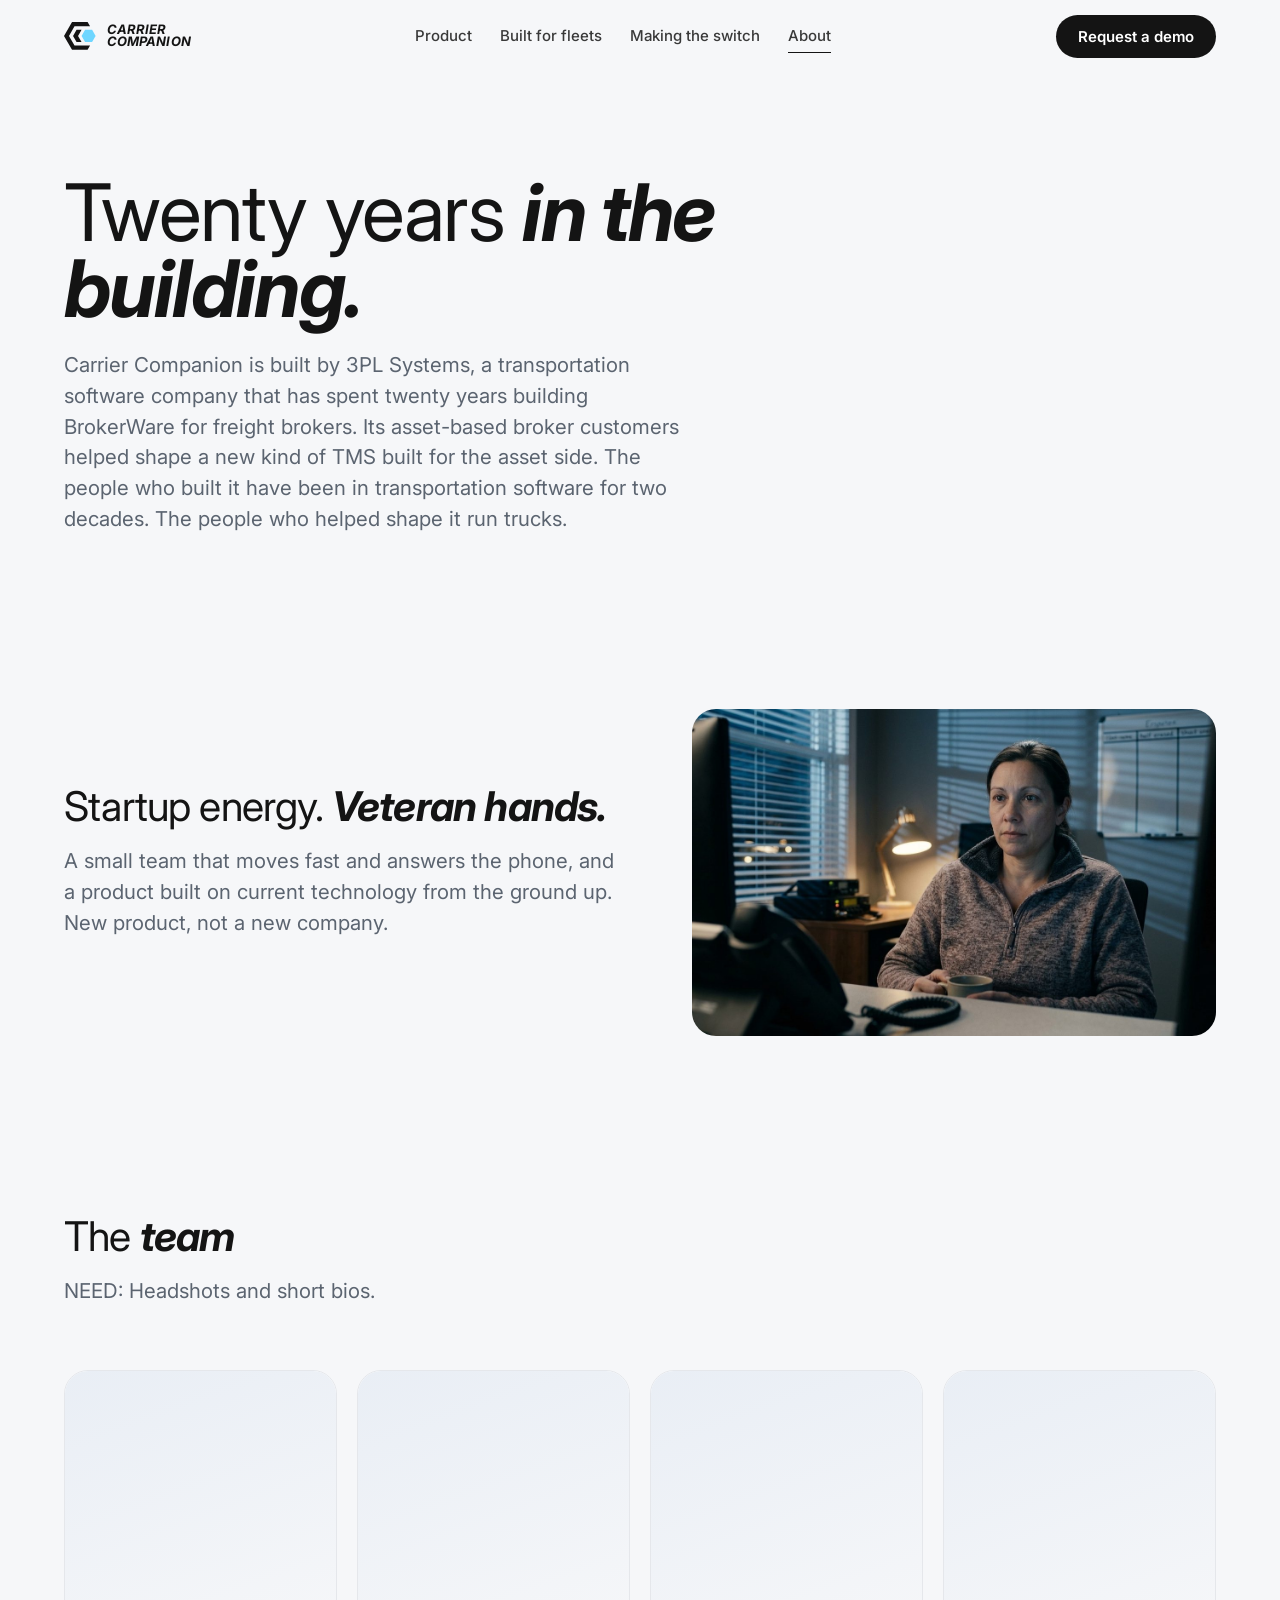
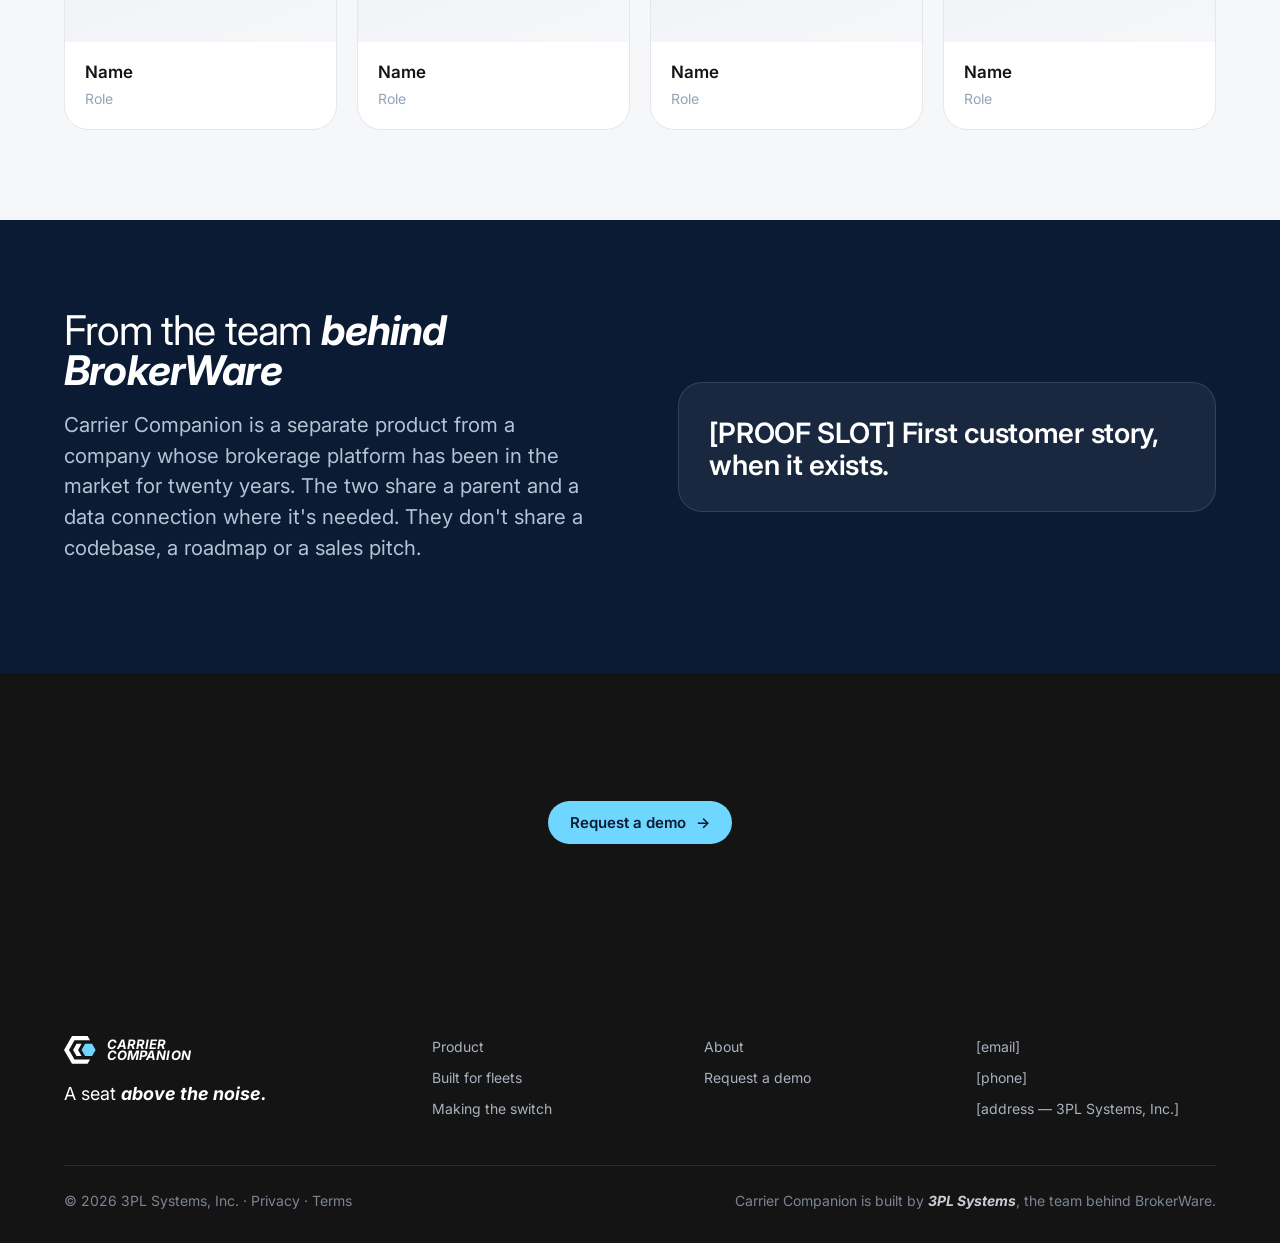
==== about.html @ 6a29fc92 "Align all page text with Website Copy V1 Co-Authored-By: Claude Fable 5.1 <noreply@anthropic.com>" ====
<!doctype html>
<html lang="en">
<head>
<meta charset="utf-8">
<meta name="viewport" content="width=device-width,initial-scale=1">
<title>About — Carrier Companion</title>
<meta name="description" content="Twenty years in the building. Carrier Companion is built by 3PL Systems, the team behind BrokerWare.">
<link rel="icon" href="/assets/mark.svg" type="image/svg+xml">
<link rel="preconnect" href="https://fonts.googleapis.com"><link rel="preconnect" href="https://fonts.gstatic.com" crossorigin>
<link href="https://fonts.googleapis.com/css2?family=Inter:ital,wght@0,400;0,500;0,600;0,700;1,700&display=swap" rel="stylesheet">
<link rel="stylesheet" href="/css/site.css">
<meta property="og:title" content="About — Carrier Companion"><meta property="og:description" content="Twenty years in the building. Carrier Companion is built by 3PL Systems, the team behind BrokerWare."><meta property="og:image" content="/assets/img/hero-valley.jpg">
</head>
<body>
<header class="nav">
  <div class="container nav-inner">
    <a class="brand" href="/" aria-label="Carrier Companion home"><svg class="mark" viewBox="0 0 28 24" fill="none" xmlns="http://www.w3.org/2000/svg" aria-hidden="true"><path d="M22.3516 20.1345H9.02244L4.2805 11.9224L9.02244 3.70652H22.3516L20.2133 0H6.88406L0 11.9224L6.88406 23.841H20.2133L22.3516 20.1345Z" fill="currentColor"/><path d="M18.0852 6.71826L15.084 11.9216L18.0852 17.1213H24.0914L27.0964 11.9216L24.0914 6.71826H18.0852Z" fill="#6ED6FF"/><path d="M12.9176 13.4147H12.9026L12.0398 11.9216L12.9026 10.4248H12.9176L15.056 6.71826H10.7643L7.75928 11.9216L10.7643 17.1213H15.056L12.9176 13.4147Z" fill="currentColor"/></svg><span class="wordmark">Carrier<br>Companion</span></a>
    <nav class="nav-links" aria-label="Primary">
      <a href="/product">Product</a>
      <a href="/built-for-fleets">Built for fleets</a>
      <a href="/switch">Making the switch</a>
      <a href="/about">About</a>
    </nav>
    <div class="nav-cta">
      <a class="btn btn-primary" href="/demo">Request a demo</a>
      <button class="nav-toggle" aria-label="Menu" aria-expanded="false"><span></span><span></span><span></span></button>
    </div>
  </div>
</header>
<main>

<section class="page-hero">
  <div class="container">
<h1>Twenty years <em>in the building.</em></h1>
    <p class="lede">Carrier Companion is built by 3PL Systems, a transportation software company that has spent twenty years building BrokerWare for freight brokers. Its asset-based broker customers helped shape a new kind of TMS built for the asset side. The people who built it have been in transportation software for two decades. The people who helped shape it run trucks.</p>
  </div>
</section>
<section class="section-tight"><div class="container split reveal">
  <div><h2 style="font-size:clamp(28px,3.2vw,44px)">Startup energy. <em>Veteran hands.</em></h2><p class="lede" style="margin-top:20px">A small team that moves fast and answers the phone, and a product built on current technology from the ground up. New product, not a new company.</p></div>
  <div class="media wide"><img src="/assets/img/dispatcher.jpg" alt="A dispatch coordinator at her desk before dawn"></div>
</div></section>
<section class="section-tight"><div class="container">
  <div class="section-head reveal"><h2 style="font-size:clamp(28px,3.2vw,44px)">The <em>team</em></h2><p class="lede">NEED: Headshots and short bios.</p></div>
  <div class="team reveal">
    <div class="person"><div class="ph"></div><div class="b"><b>Name</b><span>Role</span></div></div>
    <div class="person"><div class="ph"></div><div class="b"><b>Name</b><span>Role</span></div></div>
    <div class="person"><div class="ph"></div><div class="b"><b>Name</b><span>Role</span></div></div>
    <div class="person"><div class="ph"></div><div class="b"><b>Name</b><span>Role</span></div></div>
  </div>
</div></section>
<section class="section-tight navy"><div class="container lineage reveal">
  <div><h2 style="font-size:clamp(28px,3.2vw,44px)">From the team <em>behind BrokerWare</em></h2><p class="lede" style="margin-top:20px">Carrier Companion is a separate product from a company whose brokerage platform has been in the market for twenty years. The two share a parent and a data connection where it's needed. They don't share a codebase, a roadmap or a sales pitch.</p></div>
  <div class="card" style="background:rgba(255,255,255,.06);border-color:rgba(255,255,255,.12)">
<h3 style="color:#fff">[PROOF SLOT] First customer story, when it exists.</h3></div>
</div></section>
<section class="band dark">
  <div class="container reveal">
    <a class="btn btn-sky" href="/demo">Request a demo <span class="arrow">→</span></a>
  </div>
</section>

</main>
<footer class="footer">
  <div class="container">
    <div class="footer-grid">
      <div>
        <a class="brand" href="/" aria-label="Carrier Companion home"><svg class="mark" viewBox="0 0 28 24" fill="none" xmlns="http://www.w3.org/2000/svg" aria-hidden="true"><path d="M22.3516 20.1345H9.02244L4.2805 11.9224L9.02244 3.70652H22.3516L20.2133 0H6.88406L0 11.9224L6.88406 23.841H20.2133L22.3516 20.1345Z" fill="currentColor"/><path d="M18.0852 6.71826L15.084 11.9216L18.0852 17.1213H24.0914L27.0964 11.9216L24.0914 6.71826H18.0852Z" fill="#6ED6FF"/><path d="M12.9176 13.4147H12.9026L12.0398 11.9216L12.9026 10.4248H12.9176L15.056 6.71826H10.7643L7.75928 11.9216L10.7643 17.1213H15.056L12.9176 13.4147Z" fill="currentColor"/></svg><span class="wordmark">Carrier<br>Companion</span></a>
        <p class="tag">A seat <em>above the noise.</em></p>
      </div>
      <div>
        <ul><li><a href="/product">Product</a></li><li><a href="/built-for-fleets">Built for fleets</a></li><li><a href="/switch">Making the switch</a></li></ul>
      </div>
      <div>
        <ul><li><a href="/about">About</a></li><li><a href="/demo">Request a demo</a></li></ul>
      </div>
      <div>
        <ul><li>[email]</li><li>[phone]</li><li>[address — 3PL Systems, Inc.]</li></ul>
      </div>
    </div>
    <div class="footer-bottom">
      <div>© 2026 3PL Systems, Inc. · <a href="#">Privacy</a> · <a href="#">Terms</a></div>
      <div class="hallmark">Carrier Companion is built by <b>3PL Systems</b>, the team behind BrokerWare.</div>
    </div>
  </div>
</footer>
<script src="/js/site.js"></script>
</body>
</html>
---- css/site.css ----
/* Carrier Companion — site styles. Built by hand at Champion Digital Media. */
:root{
  --ink:#141414; --navy:#0b1b33; --navy-2:#10243f; --sky:#6ed6ff; --sky-deep:#38bdf8; --ice:#dff3ff;
  --paper:#f6f7f9; --white:#ffffff; --line:#e5e7eb; --mute:#94a3b8; --text:#393939; --text-2:#5b6470;
  --radius:16px; --radius-lg:24px; --max:1200px; --gutter:24px;
  --font:"Inter",-apple-system,BlinkMacSystemFont,"Segoe UI",Roboto,Helvetica,Arial,sans-serif;
  --shadow-card:0 1px 2px rgba(11,27,51,.06),0 24px 48px -24px rgba(11,27,51,.25);
  --shadow-glass:0 1px 0 rgba(255,255,255,.6) inset,0 20px 50px -20px rgba(11,27,51,.35);
}
*{box-sizing:border-box}
html{scroll-behavior:smooth;-webkit-text-size-adjust:100%}
body{margin:0;font-family:var(--font);color:var(--text);background:var(--paper);line-height:1.5;font-size:17px;-webkit-font-smoothing:antialiased}
img{max-width:100%;display:block}
a{color:inherit;text-decoration:none}
::selection{background:var(--sky);color:var(--navy)}
.container{max-width:var(--max);margin:0 auto;padding:0 var(--gutter)}
.sr-only{position:absolute;width:1px;height:1px;overflow:hidden;clip:rect(0 0 0 0)}

/* Type */
h1,h2,h3,h4{margin:0;font-weight:400;letter-spacing:-.02em;color:var(--ink)}
h1{font-size:clamp(44px,6.2vw,92px);line-height:.95}
h2{font-size:clamp(34px,4.4vw,64px);line-height:.98}
h3{font-size:clamp(22px,2.2vw,28px);line-height:1.15;font-weight:600;letter-spacing:-.01em}
h1 em,h2 em,h3 em,.em{font-style:italic;font-weight:700}
.eyebrow{display:inline-block;font-size:12px;font-weight:600;letter-spacing:.14em;text-transform:uppercase;color:var(--sky-deep);margin-bottom:20px}
.lede{font-size:clamp(18px,1.6vw,22px);line-height:1.5;color:var(--text-2);max-width:640px}
p{margin:0 0 1em}
.dark{background:var(--ink);color:#c9ced6}
.dark h1,.dark h2,.dark h3{color:var(--white)}
.dark .lede,.dark p{color:#aab2bd}
.dark .eyebrow{color:var(--sky)}
.navy{background:var(--navy);color:#c9d3e2}
.navy h1,.navy h2,.navy h3{color:var(--white)}
.navy .lede,.navy p{color:#b6c2d3}
.navy .eyebrow{color:var(--sky)}

/* Buttons */
.btn{display:inline-flex;align-items:center;gap:10px;padding:14px 22px;border-radius:999px;font-weight:600;font-size:15px;line-height:1;transition:transform .2s ease,background .2s ease,color .2s ease,box-shadow .2s ease;white-space:nowrap}
.btn:hover{transform:translateY(-1px)}
.btn-primary{background:var(--ink);color:var(--white)}
.btn-primary:hover{background:var(--navy)}
.btn-sky{background:var(--sky);color:var(--navy)}
.btn-sky:hover{background:#8ee0ff}
.btn-ghost{background:transparent;color:var(--ink);box-shadow:inset 0 0 0 1px var(--line)}
.btn-ghost:hover{box-shadow:inset 0 0 0 1px var(--ink)}
.dark .btn-ghost,.navy .btn-ghost{color:var(--white);box-shadow:inset 0 0 0 1px rgba(255,255,255,.25)}
.dark .btn-ghost:hover,.navy .btn-ghost:hover{box-shadow:inset 0 0 0 1px rgba(255,255,255,.7)}
.btn .arrow{transition:transform .2s ease}
.btn:hover .arrow{transform:translateX(3px)}
.link{font-weight:600;color:var(--ink);display:inline-flex;align-items:center;gap:8px}
.link:hover .arrow{transform:translateX(3px)}
.link .arrow{transition:transform .2s ease}
.dark .link,.navy .link{color:var(--white)}

/* Nav */
.nav{position:sticky;top:0;z-index:50;backdrop-filter:saturate(180%) blur(14px);-webkit-backdrop-filter:saturate(180%) blur(14px);background:rgba(246,247,249,.75);border-bottom:1px solid transparent;transition:border-color .3s ease,background .3s ease}
.nav.is-scrolled{border-bottom-color:var(--line)}
.nav-inner{display:flex;align-items:center;justify-content:space-between;height:72px;gap:24px}
.brand{display:flex;align-items:center;gap:10px;color:var(--ink)}
.brand svg{height:28px;width:auto}
.brand .wordmark{font-size:13px;font-weight:700;font-style:italic;line-height:.92;letter-spacing:.01em;text-transform:uppercase}
.nav-links{display:flex;gap:28px;align-items:center;font-size:15px;font-weight:500;color:var(--text)}
.nav-links a{position:relative;padding:6px 0}
.nav-links a::after{content:"";position:absolute;left:0;right:0;bottom:0;height:1.5px;background:var(--ink);transform:scaleX(0);transform-origin:left;transition:transform .25s ease}
.nav-links a:hover::after,.nav-links a[aria-current="page"]::after{transform:scaleX(1)}
.nav-cta{display:flex;align-items:center;gap:12px}
.nav-toggle{display:none;background:none;border:0;padding:8px;cursor:pointer}
.nav-toggle span{display:block;width:22px;height:2px;background:var(--ink);margin:5px 0;transition:transform .25s ease,opacity .25s ease}
@media (max-width:900px){
  .nav-links{display:none;position:absolute;left:0;right:0;top:72px;background:var(--paper);flex-direction:column;align-items:flex-start;padding:16px 24px 24px;gap:6px;border-bottom:1px solid var(--line)}
  .nav-links a{font-size:18px;padding:10px 0}
  .nav.open .nav-links{display:flex}
  .nav-toggle{display:block}
  .nav.open .nav-toggle span:nth-child(1){transform:translateY(7px) rotate(45deg)}
  .nav.open .nav-toggle span:nth-child(2){opacity:0}
  .nav.open .nav-toggle span:nth-child(3){transform:translateY(-7px) rotate(-45deg)}
  .nav-cta .btn-ghost{display:none}
}

/* Sections */
.section{padding:clamp(72px,9vw,128px) 0}
.section-tight{padding:clamp(56px,7vw,96px) 0}
.section-head{max-width:820px;margin-bottom:clamp(40px,5vw,64px)}
.section-head .lede{margin-top:20px}
.split{display:grid;grid-template-columns:1.05fr 1fr;gap:clamp(32px,6vw,96px);align-items:center}
.split.reverse{grid-template-columns:1fr 1.05fr}
.split.reverse .media{order:-1}
@media (max-width:900px){.split,.split.reverse{grid-template-columns:1fr}.split.reverse .media{order:0}}
.media{position:relative}
.media img{width:100%;height:auto;border-radius:var(--radius-lg);object-fit:cover}
.media.tall img{aspect-ratio:4/5}
.media.wide img{aspect-ratio:16/10}
.media .photo-caption{position:absolute;left:20px;bottom:18px;font-size:12px;letter-spacing:.1em;text-transform:uppercase;color:rgba(255,255,255,.85);font-weight:600}

/* Hero */
.hero{padding:clamp(48px,7vw,96px) 0 0;overflow:hidden;position:relative}
.hero-grid{display:grid;grid-template-columns:1.1fr 1fr;gap:clamp(32px,5vw,72px);align-items:center}
@media (max-width:960px){.hero-grid{grid-template-columns:1fr}}
.hero h1{max-width:12ch}
.hero .lede{margin:28px 0 36px}
.hero-actions{display:flex;gap:14px;align-items:center;flex-wrap:wrap}
.hero-stage{position:relative;aspect-ratio:1/1;min-width:0}
.hero-grid>*{min-width:0}
@media (min-width:961px){.hero-stage{min-height:420px}}
@media (max-width:640px){.hero-stage .g1{left:0;width:54%}.hero-stage .g2{right:0}.hero-stage .g3{display:none}.hero .lede{font-size:18px}}
.hero-stage .bg{position:absolute;inset:0;border-radius:var(--radius-lg);overflow:hidden}
.hero-stage .bg img{width:100%;height:100%;object-fit:cover}
.hero-stage .bg::after{content:"";position:absolute;inset:0;background:linear-gradient(180deg,rgba(11,27,51,0) 40%,rgba(11,27,51,.35) 100%)}
.glass{position:absolute;background:rgba(255,255,255,.86);backdrop-filter:blur(18px);-webkit-backdrop-filter:blur(18px);border:1px solid rgba(255,255,255,.7);border-radius:14px;box-shadow:var(--shadow-glass);overflow:hidden}
.glass img{display:block;width:100%;height:auto}
.glass.card{padding:16px 18px;min-width:220px}
.glass .k{font-size:11px;font-weight:600;letter-spacing:.12em;text-transform:uppercase;color:var(--mute);margin-bottom:6px}
.glass .v{font-size:17px;font-weight:600;color:var(--navy);letter-spacing:-.01em}
.glass .ok{font-size:11px;font-weight:700;letter-spacing:.08em;text-transform:uppercase;color:#1f9a58;margin-top:6px}
.glass .warn{font-size:11px;font-weight:700;letter-spacing:.08em;text-transform:uppercase;color:#d97a16;margin-top:6px}
.glass .s{font-size:13px;color:var(--text-2);margin-top:4px}
.hero-stage .g1{left:-6%;top:12%;width:44%}
.hero-stage .g2{right:-4%;top:30%}
.hero-stage .g3{left:14%;bottom:8%}
.float{animation:float 9s ease-in-out infinite}
.float.d2{animation-delay:-3s}
.float.d3{animation-delay:-6s}
@keyframes float{0%,100%{transform:translateY(0)}50%{transform:translateY(-8px)}}
@media (prefers-reduced-motion:reduce){.float{animation:none}}
.hero-strip{margin-top:clamp(48px,6vw,80px);border-top:1px solid var(--line);padding:22px 0;display:flex;gap:32px;justify-content:space-between;flex-wrap:wrap;font-size:13px;color:var(--mute);letter-spacing:.06em;text-transform:uppercase;font-weight:600}
.hero-strip span b{color:var(--ink);font-weight:600}

/* Cards */
.cards{display:grid;grid-template-columns:repeat(3,1fr);gap:20px}
.cards.two{grid-template-columns:repeat(2,1fr)}
@media (max-width:960px){.cards,.cards.two{grid-template-columns:1fr 1fr}}
@media (max-width:640px){.cards,.cards.two{grid-template-columns:1fr}}
.card{background:var(--white);border:1px solid var(--line);border-radius:var(--radius-lg);padding:30px;display:flex;flex-direction:column;gap:14px;transition:transform .25s ease,box-shadow .25s ease,border-color .25s ease}
.card:hover{transform:translateY(-3px);box-shadow:var(--shadow-card);border-color:#d5dae2}
.card .icon{width:44px;height:44px;border-radius:12px;background:var(--ice);display:grid;place-items:center;color:var(--navy)}
.card .icon svg{width:22px;height:22px}
.card h3{margin-top:4px}
.card p{margin:0;color:var(--text-2);font-size:16px}
.card.span-2{grid-column:span 2}
.card.visual{padding:0;overflow:hidden}
.card.visual .body{padding:30px}
.card.visual .shot{background:var(--ice);padding:28px 28px 0;overflow:hidden;max-height:260px}
.card.visual .shot img{border-radius:12px 12px 0 0;box-shadow:0 -1px 0 rgba(255,255,255,.7) inset,0 12px 30px -12px rgba(11,27,51,.35)}
.dark .card{background:#1b1c1e;border-color:#2a2b2e}
.dark .card p{color:#aab2bd}
.dark .card .icon{background:#0f2a44;color:var(--sky)}

/* Day timeline */
.timeline{display:grid;grid-template-columns:repeat(4,1fr);gap:24px;position:relative}
@media (max-width:960px){.timeline{grid-template-columns:1fr 1fr}}
@media (max-width:560px){.timeline{grid-template-columns:1fr}}
.tick{position:relative;padding-top:28px;border-top:1px solid rgba(255,255,255,.14)}
.tick::before{content:"";position:absolute;top:-5px;left:0;width:9px;height:9px;border-radius:50%;background:var(--sky);box-shadow:0 0 0 6px rgba(110,214,255,.14)}
.tick .t{font-family:var(--font);font-variant-numeric:tabular-nums;font-size:13px;font-weight:600;letter-spacing:.12em;color:var(--sky);margin-bottom:12px}
.tick p{font-size:17px;line-height:1.5;color:#c9ced6}
.tick p b{color:var(--white);font-weight:600}

/* Feature list (product page) */
.feature{display:grid;grid-template-columns:1fr 1fr;gap:clamp(32px,6vw,96px);align-items:center;padding:clamp(40px,5vw,72px) 0;border-top:1px solid var(--line)}
.feature:first-of-type{border-top:0}
.feature:nth-child(even) .media{order:-1}
@media (max-width:900px){.feature{grid-template-columns:1fr}.feature:nth-child(even) .media{order:0}}
.feature .media img{aspect-ratio:4/3;border-radius:var(--radius-lg)}
.feature .num{font-size:12px;font-weight:600;letter-spacing:.14em;color:var(--mute);margin-bottom:16px}
.feature h3{font-size:clamp(26px,2.8vw,36px);font-weight:400;letter-spacing:-.02em}
.feature h3 em{font-style:italic;font-weight:700}
.feature p{margin-top:16px;color:var(--text-2);font-size:17px;max-width:520px}

/* Statement band */
.band{padding:clamp(72px,10vw,140px) 0;text-align:center}
.band h2{max-width:16ch;margin:0 auto}
.band .lede{margin:24px auto 36px;max-width:520px}
.band .hallmark{margin-top:36px;font-size:12px;letter-spacing:.14em;text-transform:uppercase;color:var(--mute);font-weight:600}
.band .hallmark b{color:var(--white);font-style:italic}

/* FAQ */
.faq{max-width:820px}
.faq details{border-top:1px solid var(--line);padding:6px 0}
.faq details:last-child{border-bottom:1px solid var(--line)}
.faq summary{list-style:none;cursor:pointer;display:flex;justify-content:space-between;align-items:center;gap:24px;padding:20px 0;font-size:20px;font-weight:500;color:var(--ink);letter-spacing:-.01em}
.faq summary::-webkit-details-marker{display:none}
.faq summary .plus{width:28px;height:28px;border-radius:50%;border:1px solid var(--line);display:grid;place-items:center;flex:none;transition:transform .25s ease,background .25s ease}
.faq details[open] summary .plus{transform:rotate(45deg);background:var(--ink);color:var(--white);border-color:var(--ink)}
.faq .a{padding:0 0 22px;color:var(--text-2);font-size:17px;max-width:640px}

/* Quote/lineage */
.lineage{display:grid;grid-template-columns:1fr 1fr;gap:clamp(32px,6vw,96px);align-items:center}
@media (max-width:900px){.lineage{grid-template-columns:1fr}}
.stamp{display:inline-flex;align-items:center;gap:10px;padding:10px 16px;border-radius:999px;border:1px solid rgba(255,255,255,.18);font-size:12px;letter-spacing:.12em;text-transform:uppercase;font-weight:600;color:#c9d3e2}
.stamp b{color:var(--white);font-style:italic}

/* Footer */
.footer{background:var(--ink);color:#aab2bd;padding:64px 0 32px;font-size:14px}
.footer-grid{display:grid;grid-template-columns:1.4fr 1fr 1fr 1fr;gap:32px;padding-bottom:40px;border-bottom:1px solid #2a2b2e}
@media (max-width:800px){.footer-grid{grid-template-columns:1fr 1fr}}
@media (max-width:520px){.footer-grid{grid-template-columns:1fr}}
.footer .brand{color:var(--white)}
.footer .tag{margin-top:16px;color:var(--white);font-size:18px}
.footer .tag em{font-style:italic;font-weight:700}
.footer h4{color:var(--white);font-size:12px;letter-spacing:.14em;text-transform:uppercase;font-weight:600;margin-bottom:16px}
.footer ul{list-style:none;padding:0;margin:0;display:grid;gap:10px}
.footer a:hover{color:var(--white)}
.footer-bottom{display:flex;justify-content:space-between;gap:16px;flex-wrap:wrap;padding-top:24px;color:#7c8592}
.footer-bottom .hallmark b{color:#c9ced6;font-style:italic}

/* Page hero (secondary pages) */
.page-hero{padding:clamp(56px,8vw,112px) 0 clamp(40px,5vw,64px)}
.page-hero h1{max-width:14ch}
.page-hero .lede{margin-top:24px}

/* Form */
.form{display:grid;gap:18px;max-width:640px}
.form label{display:grid;gap:8px;font-size:14px;font-weight:600;color:var(--ink)}
.form input,.form select,.form textarea{font:inherit;font-size:16px;padding:14px 16px;border:1px solid var(--line);border-radius:12px;background:var(--white);color:var(--ink);transition:border-color .2s ease,box-shadow .2s ease}
.form input:focus,.form select:focus,.form textarea:focus{outline:0;border-color:var(--sky-deep);box-shadow:0 0 0 4px rgba(56,189,248,.18)}
.form .row{display:grid;grid-template-columns:1fr 1fr;gap:18px}
@media (max-width:560px){.form .row{grid-template-columns:1fr}}
.form .note{font-size:14px;color:var(--mute)}
.form-done{display:none;padding:32px;border-radius:var(--radius-lg);background:var(--white);border:1px solid var(--line)}
.form-done.show{display:block}

/* Reveal */
.reveal{opacity:0;transform:translateY(18px);transition:opacity .7s ease,transform .7s ease}
.reveal.in{opacity:1;transform:none}
@media (prefers-reduced-motion:reduce){.reveal{opacity:1;transform:none;transition:none}}

/* Two-panel image compare (built for fleets) */
.panels{display:grid;grid-template-columns:1fr 1fr;gap:20px}
@media (max-width:800px){.panels{grid-template-columns:1fr}}
.panel{position:relative;border-radius:var(--radius-lg);overflow:hidden;background:var(--white);border:1px solid var(--line);min-height:360px;display:flex;flex-direction:column}
.panel .art{flex:1;min-height:220px;background:var(--ice);display:grid;place-items:center;overflow:hidden}
.panel .art img{width:100%;height:100%;object-fit:cover}
.panel .body{padding:26px 28px}
.panel .body h3{font-size:20px}
.panel .body p{margin:8px 0 0;font-size:15px;color:var(--text-2)}
.panel.sync::after{content:"";position:absolute;left:50%;top:0;bottom:0;width:1px}
.thread{position:relative;height:2px;background:linear-gradient(90deg,transparent,var(--sky),transparent);margin:8px auto 0;width:60%}
.thread::after{content:"";position:absolute;left:50%;top:-4px;width:10px;height:10px;border-radius:50%;background:var(--sky);transform:translateX(-50%);box-shadow:0 0 0 6px rgba(110,214,255,.18)}

/* Team placeholder */
.team{display:grid;grid-template-columns:repeat(4,1fr);gap:20px}
@media (max-width:900px){.team{grid-template-columns:1fr 1fr}}
.person{background:var(--white);border:1px solid var(--line);border-radius:var(--radius-lg);overflow:hidden}
.person .ph{aspect-ratio:1/1;background:linear-gradient(160deg,#e9eef5,#f6f7f9)}
.person .b{padding:18px 20px}
.person .b b{display:block;color:var(--ink);font-weight:600}
.person .b span{font-size:14px;color:var(--mute)}
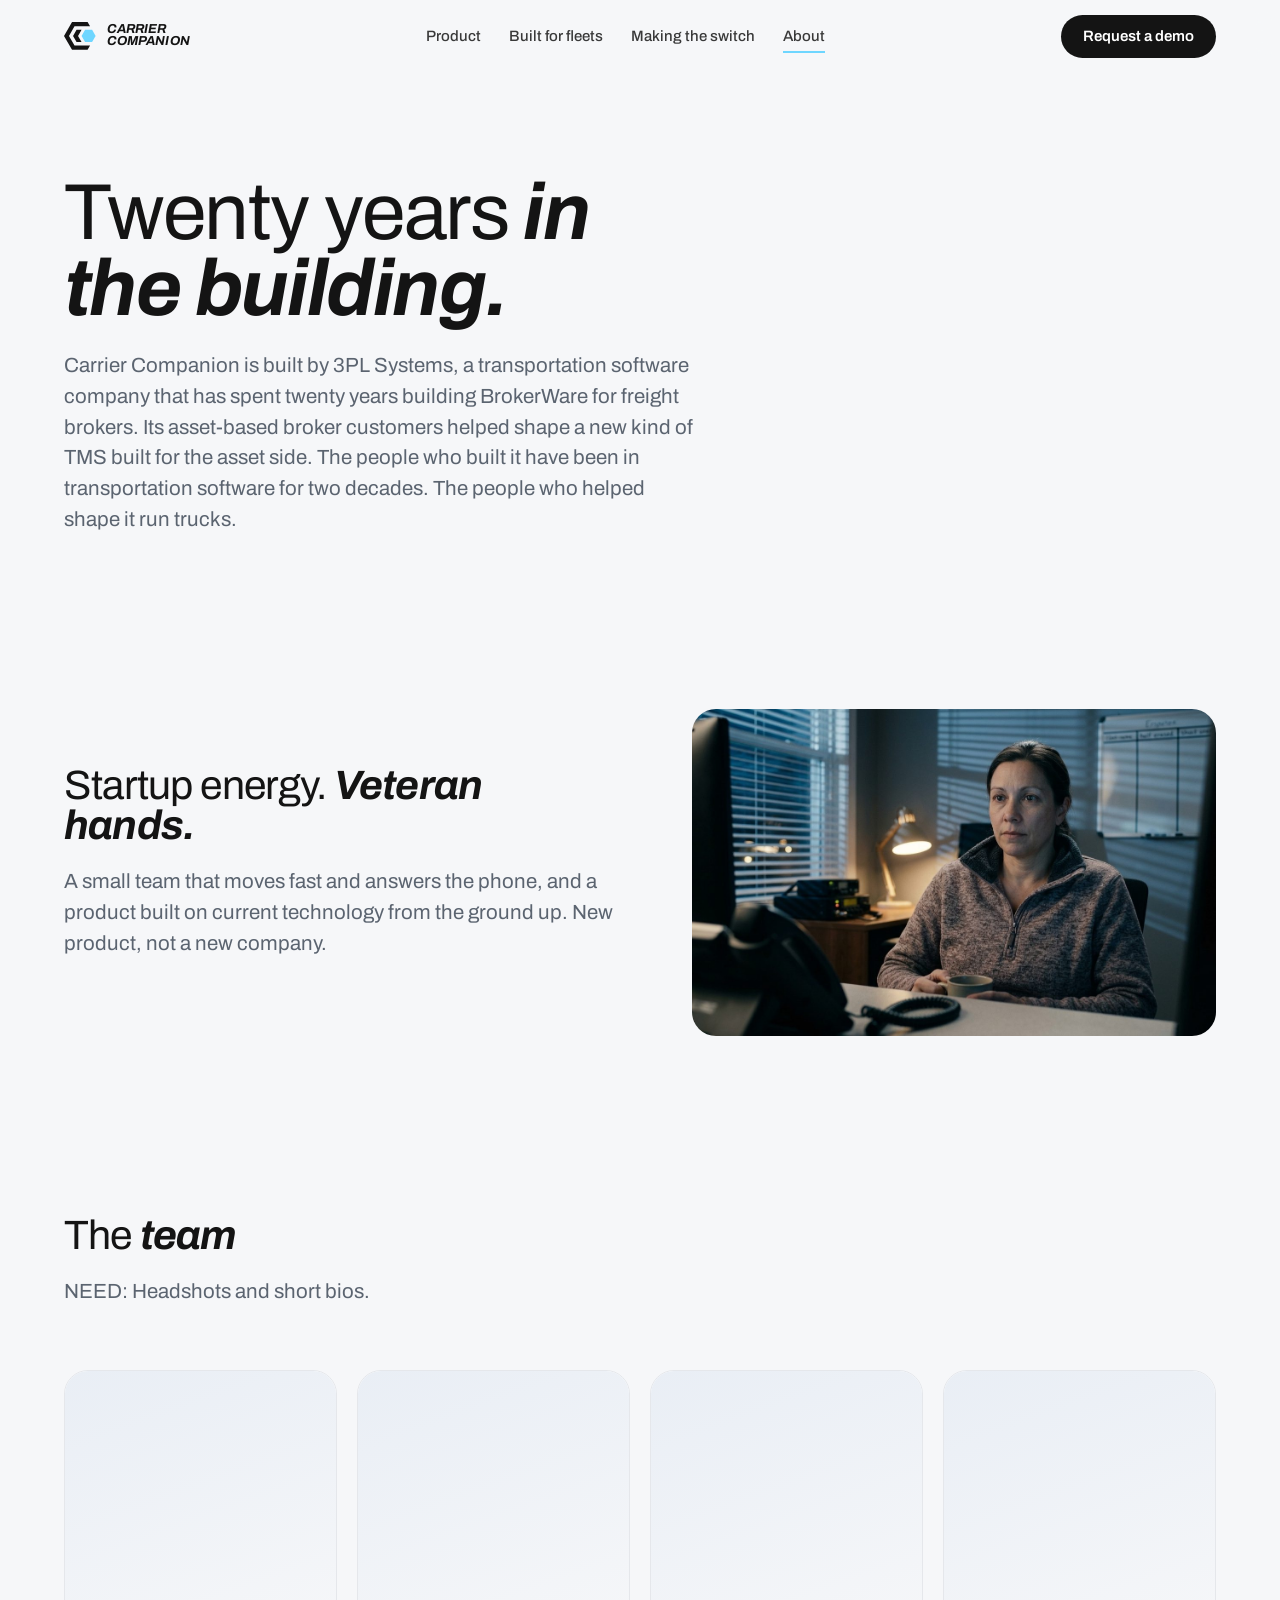
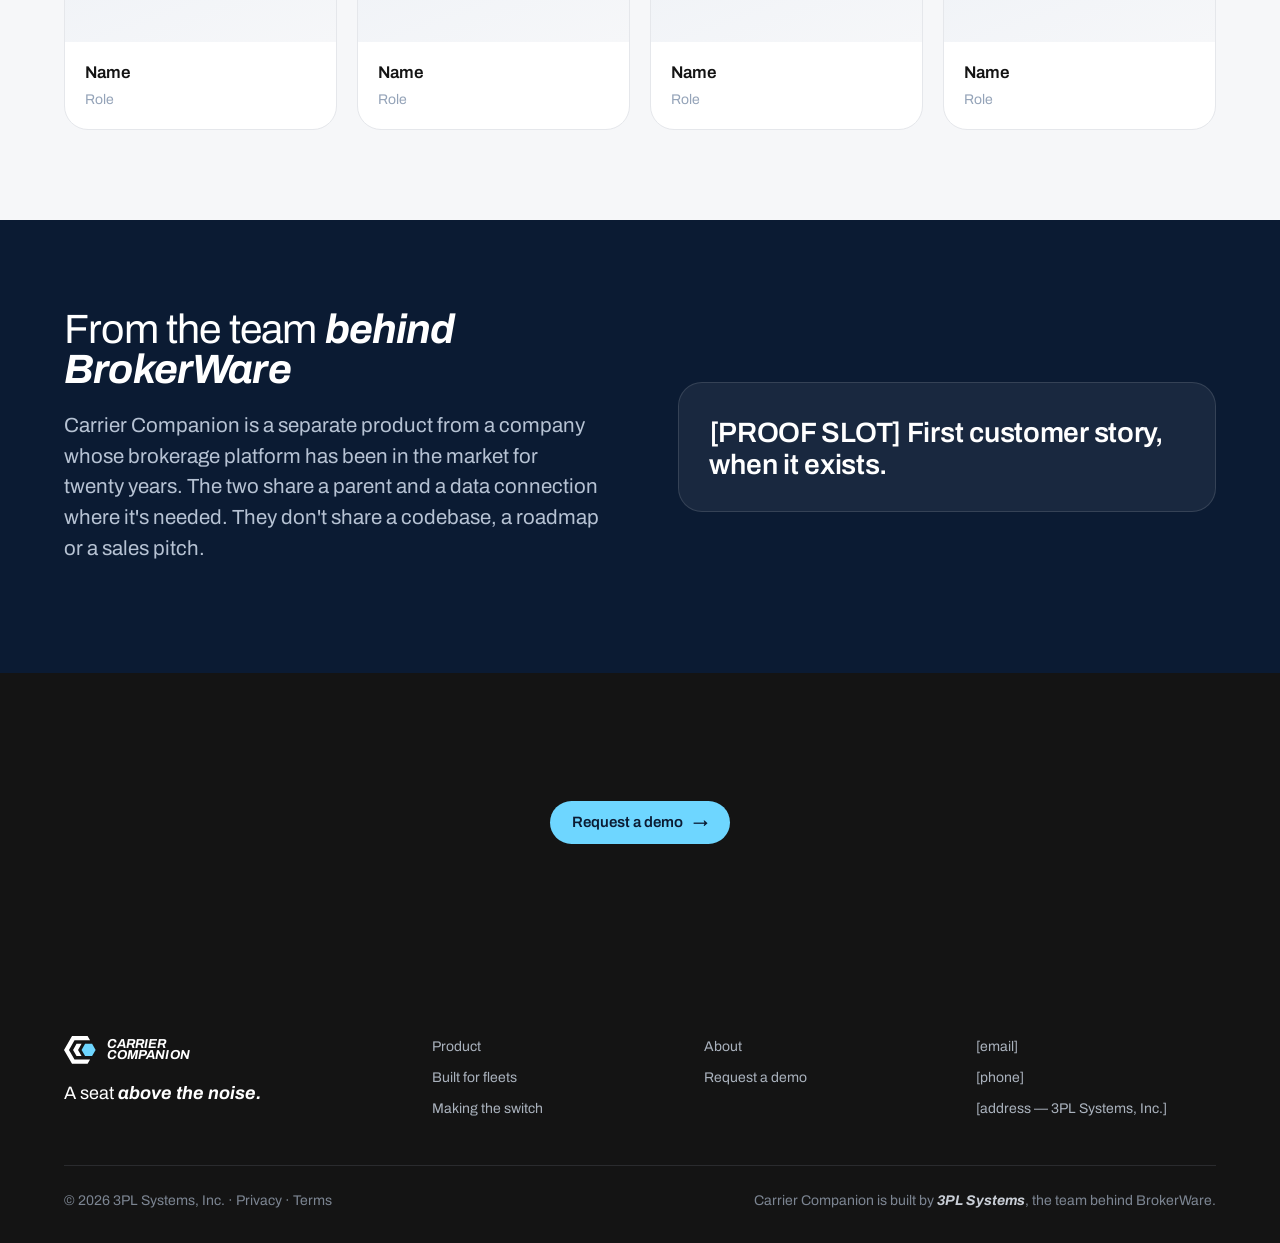
==== commit e216d84f: "Switch type to Archivo, sky blue on hover states Co-Authored-By: Claude Fable 5.1 <noreply@anthropic" ====
--- a/about.html
+++ b/about.html
@@ -7,7 +7,7 @@
 <meta name="description" content="Twenty years in the building. Carrier Companion is built by 3PL Systems, the team behind BrokerWare.">
 <link rel="icon" href="/assets/mark.svg" type="image/svg+xml">
 <link rel="preconnect" href="https://fonts.googleapis.com"><link rel="preconnect" href="https://fonts.gstatic.com" crossorigin>
-<link href="https://fonts.googleapis.com/css2?family=Inter:ital,wght@0,400;0,500;0,600;0,700;1,700&display=swap" rel="stylesheet">
+<link href="https://fonts.googleapis.com/css2?family=Archivo:ital,wght@0,400;0,500;0,600;0,700;1,600;1,700&display=swap" rel="stylesheet">
 <link rel="stylesheet" href="/css/site.css">
 <meta property="og:title" content="About — Carrier Companion"><meta property="og:description" content="Twenty years in the building. Carrier Companion is built by 3PL Systems, the team behind BrokerWare."><meta property="og:image" content="/assets/img/hero-valley.jpg">
 </head>
--- a/css/site.css
+++ b/css/site.css
@@ -3,7 +3,7 @@
   --ink:#141414; --navy:#0b1b33; --navy-2:#10243f; --sky:#6ed6ff; --sky-deep:#38bdf8; --ice:#dff3ff;
   --paper:#f6f7f9; --white:#ffffff; --line:#e5e7eb; --mute:#94a3b8; --text:#393939; --text-2:#5b6470;
   --radius:16px; --radius-lg:24px; --max:1200px; --gutter:24px;
-  --font:"Inter",-apple-system,BlinkMacSystemFont,"Segoe UI",Roboto,Helvetica,Arial,sans-serif;
+  --font:"Archivo","Inter",-apple-system,BlinkMacSystemFont,"Segoe UI",Roboto,Helvetica,Arial,sans-serif;
   --shadow-card:0 1px 2px rgba(11,27,51,.06),0 24px 48px -24px rgba(11,27,51,.25);
   --shadow-glass:0 1px 0 rgba(255,255,255,.6) inset,0 20px 50px -20px rgba(11,27,51,.35);
 }
@@ -38,16 +38,17 @@
 .btn{display:inline-flex;align-items:center;gap:10px;padding:14px 22px;border-radius:999px;font-weight:600;font-size:15px;line-height:1;transition:transform .2s ease,background .2s ease,color .2s ease,box-shadow .2s ease;white-space:nowrap}
 .btn:hover{transform:translateY(-1px)}
 .btn-primary{background:var(--ink);color:var(--white)}
-.btn-primary:hover{background:var(--navy)}
+.btn-primary:hover{background:var(--sky);color:var(--navy)}
 .btn-sky{background:var(--sky);color:var(--navy)}
-.btn-sky:hover{background:#8ee0ff}
+.btn-sky:hover{background:var(--white);color:var(--navy)}
 .btn-ghost{background:transparent;color:var(--ink);box-shadow:inset 0 0 0 1px var(--line)}
-.btn-ghost:hover{box-shadow:inset 0 0 0 1px var(--ink)}
+.btn-ghost:hover{box-shadow:inset 0 0 0 2px var(--sky);color:var(--navy)}
 .dark .btn-ghost,.navy .btn-ghost{color:var(--white);box-shadow:inset 0 0 0 1px rgba(255,255,255,.25)}
-.dark .btn-ghost:hover,.navy .btn-ghost:hover{box-shadow:inset 0 0 0 1px rgba(255,255,255,.7)}
+.dark .btn-ghost:hover,.navy .btn-ghost:hover{box-shadow:inset 0 0 0 2px var(--sky);color:var(--sky)}
 .btn .arrow{transition:transform .2s ease}
 .btn:hover .arrow{transform:translateX(3px)}
 .link{font-weight:600;color:var(--ink);display:inline-flex;align-items:center;gap:8px}
+.link:hover{color:var(--sky-deep)}
 .link:hover .arrow{transform:translateX(3px)}
 .link .arrow{transition:transform .2s ease}
 .dark .link,.navy .link{color:var(--white)}
@@ -61,7 +62,7 @@
 .brand .wordmark{font-size:13px;font-weight:700;font-style:italic;line-height:.92;letter-spacing:.01em;text-transform:uppercase}
 .nav-links{display:flex;gap:28px;align-items:center;font-size:15px;font-weight:500;color:var(--text)}
 .nav-links a{position:relative;padding:6px 0}
-.nav-links a::after{content:"";position:absolute;left:0;right:0;bottom:0;height:1.5px;background:var(--ink);transform:scaleX(0);transform-origin:left;transition:transform .25s ease}
+.nav-links a::after{content:"";position:absolute;left:0;right:0;bottom:0;height:2px;background:var(--sky);transform:scaleX(0);transform-origin:left;transition:transform .25s ease}
 .nav-links a:hover::after,.nav-links a[aria-current="page"]::after{transform:scaleX(1)}
 .nav-cta{display:flex;align-items:center;gap:12px}
 .nav-toggle{display:none;background:none;border:0;padding:8px;cursor:pointer}
@@ -131,7 +132,7 @@
 @media (max-width:960px){.cards,.cards.two{grid-template-columns:1fr 1fr}}
 @media (max-width:640px){.cards,.cards.two{grid-template-columns:1fr}}
 .card{background:var(--white);border:1px solid var(--line);border-radius:var(--radius-lg);padding:30px;display:flex;flex-direction:column;gap:14px;transition:transform .25s ease,box-shadow .25s ease,border-color .25s ease}
-.card:hover{transform:translateY(-3px);box-shadow:var(--shadow-card);border-color:#d5dae2}
+.card:hover{transform:translateY(-3px);box-shadow:var(--shadow-card);border-color:var(--sky)}
 .card .icon{width:44px;height:44px;border-radius:12px;background:var(--ice);display:grid;place-items:center;color:var(--navy)}
 .card .icon svg{width:22px;height:22px}
 .card h3{margin-top:4px}
@@ -180,7 +181,8 @@
 .faq summary{list-style:none;cursor:pointer;display:flex;justify-content:space-between;align-items:center;gap:24px;padding:20px 0;font-size:20px;font-weight:500;color:var(--ink);letter-spacing:-.01em}
 .faq summary::-webkit-details-marker{display:none}
 .faq summary .plus{width:28px;height:28px;border-radius:50%;border:1px solid var(--line);display:grid;place-items:center;flex:none;transition:transform .25s ease,background .25s ease}
-.faq details[open] summary .plus{transform:rotate(45deg);background:var(--ink);color:var(--white);border-color:var(--ink)}
+.faq summary:hover .plus{border-color:var(--sky);color:var(--sky-deep)}
+.faq details[open] summary .plus{transform:rotate(45deg);background:var(--sky);color:var(--navy);border-color:var(--sky)}
 .faq .a{padding:0 0 22px;color:var(--text-2);font-size:17px;max-width:640px}
 
 /* Quote/lineage */
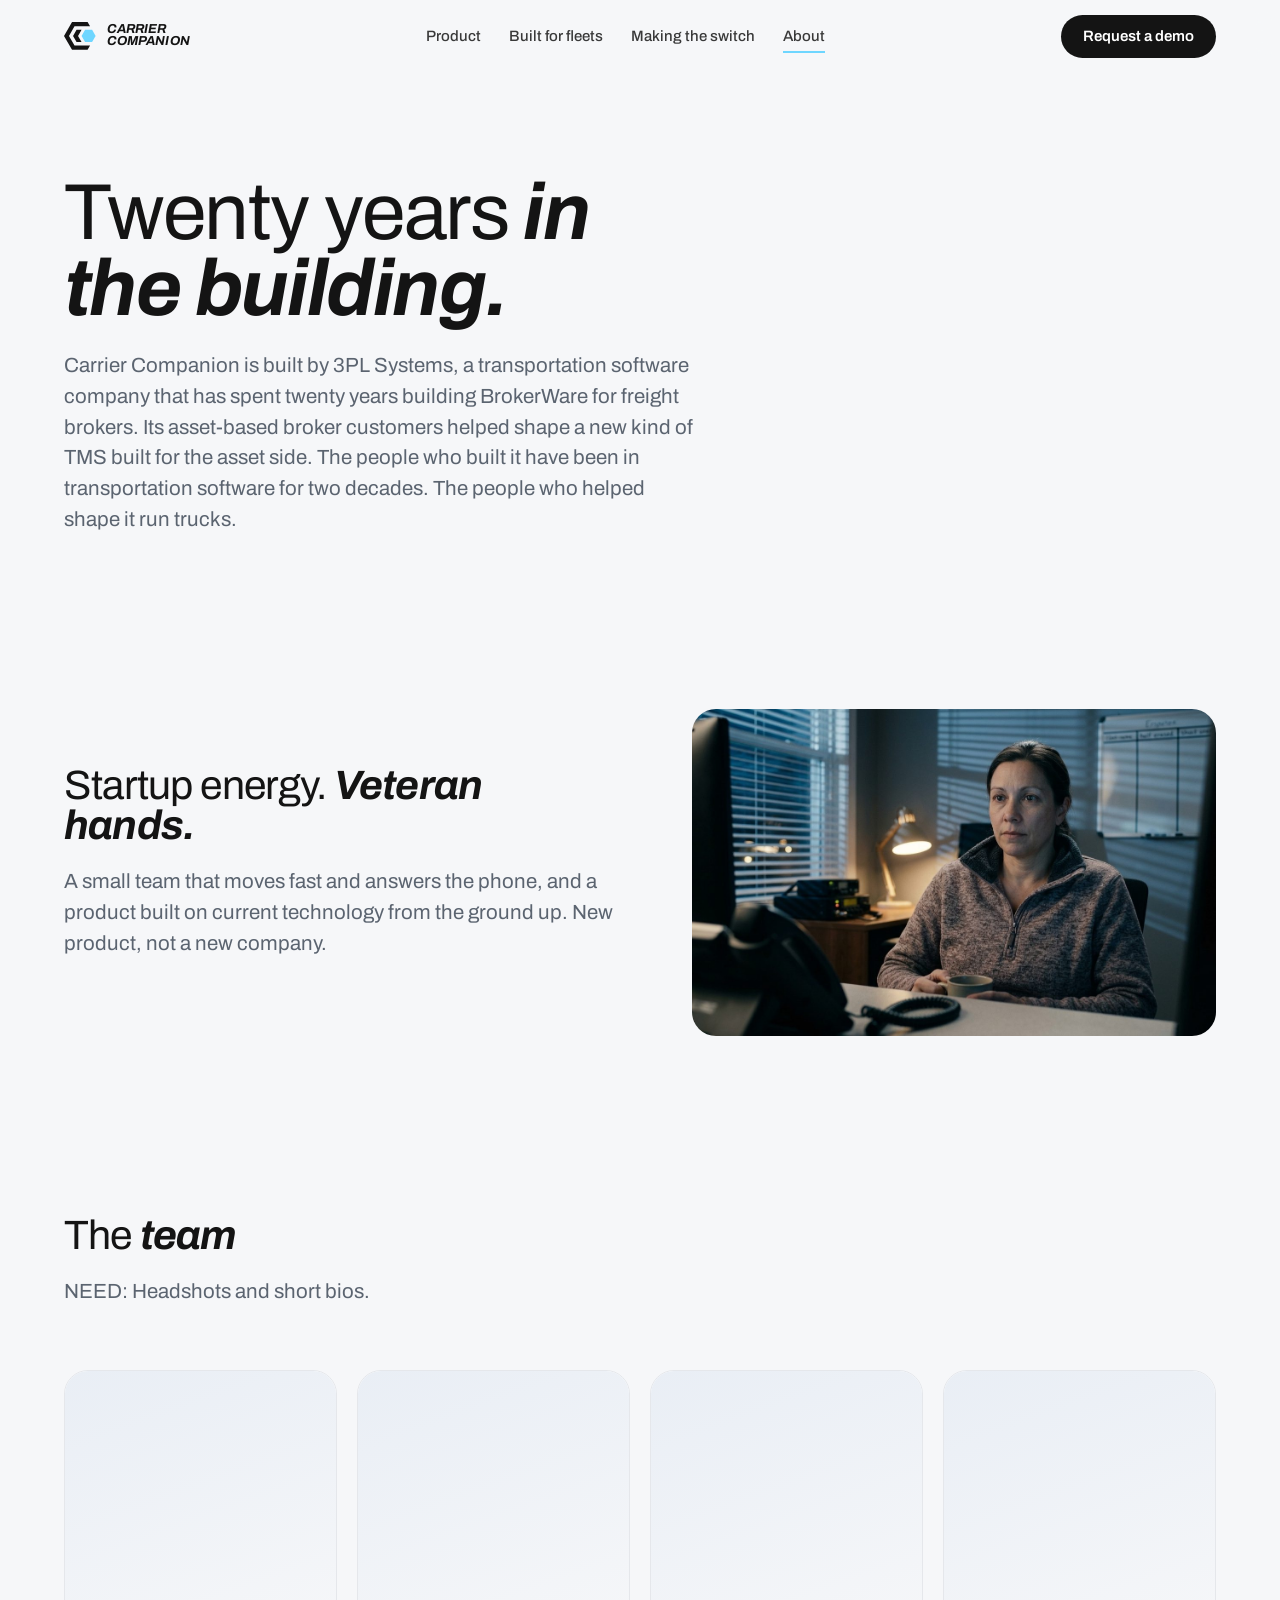
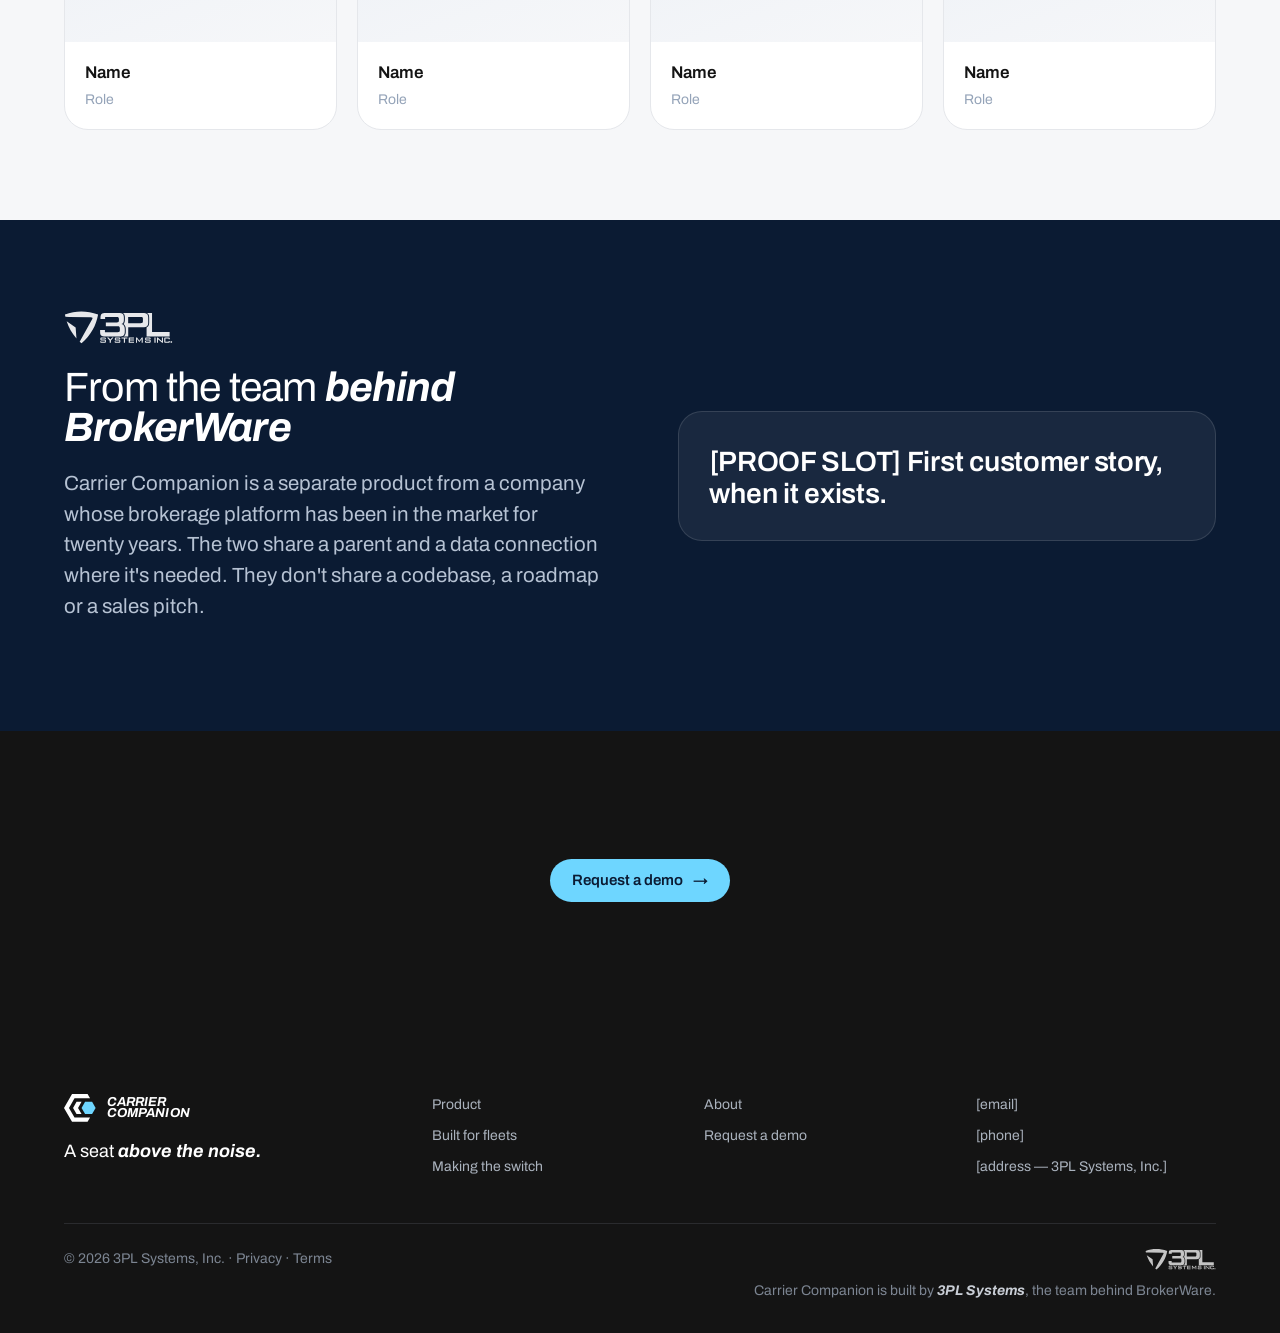
==== commit 5f2c744a: "Add 3PL Systems logo to footer lineage line and About lineage section Co-Authored-By: Claude Fable 5" ====
--- a/about.html
+++ b/about.html
@@ -5,24 +5,24 @@
 <meta name="viewport" content="width=device-width,initial-scale=1">
 <title>About — Carrier Companion</title>
 <meta name="description" content="Twenty years in the building. Carrier Companion is built by 3PL Systems, the team behind BrokerWare.">
-<link rel="icon" href="/assets/mark.svg" type="image/svg+xml">
+<link rel="icon" href="assets/mark.svg" type="image/svg+xml">
 <link rel="preconnect" href="https://fonts.googleapis.com"><link rel="preconnect" href="https://fonts.gstatic.com" crossorigin>
 <link href="https://fonts.googleapis.com/css2?family=Archivo:ital,wght@0,400;0,500;0,600;0,700;1,600;1,700&display=swap" rel="stylesheet">
-<link rel="stylesheet" href="/css/site.css">
-<meta property="og:title" content="About — Carrier Companion"><meta property="og:description" content="Twenty years in the building. Carrier Companion is built by 3PL Systems, the team behind BrokerWare."><meta property="og:image" content="/assets/img/hero-valley.jpg">
+<link rel="stylesheet" href="css/site.css">
+<meta property="og:title" content="About — Carrier Companion"><meta property="og:description" content="Twenty years in the building. Carrier Companion is built by 3PL Systems, the team behind BrokerWare."><meta property="og:image" content="assets/img/hero-valley.jpg">
 </head>
 <body>
 <header class="nav">
   <div class="container nav-inner">
-    <a class="brand" href="/" aria-label="Carrier Companion home"><svg class="mark" viewBox="0 0 28 24" fill="none" xmlns="http://www.w3.org/2000/svg" aria-hidden="true"><path d="M22.3516 20.1345H9.02244L4.2805 11.9224L9.02244 3.70652H22.3516L20.2133 0H6.88406L0 11.9224L6.88406 23.841H20.2133L22.3516 20.1345Z" fill="currentColor"/><path d="M18.0852 6.71826L15.084 11.9216L18.0852 17.1213H24.0914L27.0964 11.9216L24.0914 6.71826H18.0852Z" fill="#6ED6FF"/><path d="M12.9176 13.4147H12.9026L12.0398 11.9216L12.9026 10.4248H12.9176L15.056 6.71826H10.7643L7.75928 11.9216L10.7643 17.1213H15.056L12.9176 13.4147Z" fill="currentColor"/></svg><span class="wordmark">Carrier<br>Companion</span></a>
+    <a class="brand" href="./" aria-label="Carrier Companion home"><svg class="mark" viewBox="0 0 28 24" fill="none" xmlns="http://www.w3.org/2000/svg" aria-hidden="true"><path d="M22.3516 20.1345H9.02244L4.2805 11.9224L9.02244 3.70652H22.3516L20.2133 0H6.88406L0 11.9224L6.88406 23.841H20.2133L22.3516 20.1345Z" fill="currentColor"/><path d="M18.0852 6.71826L15.084 11.9216L18.0852 17.1213H24.0914L27.0964 11.9216L24.0914 6.71826H18.0852Z" fill="#6ED6FF"/><path d="M12.9176 13.4147H12.9026L12.0398 11.9216L12.9026 10.4248H12.9176L15.056 6.71826H10.7643L7.75928 11.9216L10.7643 17.1213H15.056L12.9176 13.4147Z" fill="currentColor"/></svg><span class="wordmark">Carrier<br>Companion</span></a>
     <nav class="nav-links" aria-label="Primary">
-      <a href="/product">Product</a>
-      <a href="/built-for-fleets">Built for fleets</a>
-      <a href="/switch">Making the switch</a>
-      <a href="/about">About</a>
+      <a href="product">Product</a>
+      <a href="built-for-fleets">Built for fleets</a>
+      <a href="switch">Making the switch</a>
+      <a href="about">About</a>
     </nav>
     <div class="nav-cta">
-      <a class="btn btn-primary" href="/demo">Request a demo</a>
+      <a class="btn btn-primary" href="demo">Request a demo</a>
       <button class="nav-toggle" aria-label="Menu" aria-expanded="false"><span></span><span></span><span></span></button>
     </div>
   </div>
@@ -37,7 +37,7 @@
 </section>
 <section class="section-tight"><div class="container split reveal">
   <div><h2 style="font-size:clamp(28px,3.2vw,44px)">Startup energy. <em>Veteran hands.</em></h2><p class="lede" style="margin-top:20px">A small team that moves fast and answers the phone, and a product built on current technology from the ground up. New product, not a new company.</p></div>
-  <div class="media wide"><img src="/assets/img/dispatcher.jpg" alt="A dispatch coordinator at her desk before dawn"></div>
+  <div class="media wide"><img src="assets/img/dispatcher.jpg" alt="A dispatch coordinator at her desk before dawn"></div>
 </div></section>
 <section class="section-tight"><div class="container">
   <div class="section-head reveal"><h2 style="font-size:clamp(28px,3.2vw,44px)">The <em>team</em></h2><p class="lede">NEED: Headshots and short bios.</p></div>
@@ -49,13 +49,13 @@
   </div>
 </div></section>
 <section class="section-tight navy"><div class="container lineage reveal">
-  <div><h2 style="font-size:clamp(28px,3.2vw,44px)">From the team <em>behind BrokerWare</em></h2><p class="lede" style="margin-top:20px">Carrier Companion is a separate product from a company whose brokerage platform has been in the market for twenty years. The two share a parent and a data connection where it's needed. They don't share a codebase, a roadmap or a sales pitch.</p></div>
+  <div><img class="lineage-logo lg" src="assets/3pl-systems-white.svg" alt="3PL Systems"><h2 style="font-size:clamp(28px,3.2vw,44px)">From the team <em>behind BrokerWare</em></h2><p class="lede" style="margin-top:20px">Carrier Companion is a separate product from a company whose brokerage platform has been in the market for twenty years. The two share a parent and a data connection where it's needed. They don't share a codebase, a roadmap or a sales pitch.</p></div>
   <div class="card" style="background:rgba(255,255,255,.06);border-color:rgba(255,255,255,.12)">
 <h3 style="color:#fff">[PROOF SLOT] First customer story, when it exists.</h3></div>
 </div></section>
 <section class="band dark">
   <div class="container reveal">
-    <a class="btn btn-sky" href="/demo">Request a demo <span class="arrow">→</span></a>
+    <a class="btn btn-sky" href="demo">Request a demo <span class="arrow">→</span></a>
   </div>
 </section>
 
@@ -64,14 +64,14 @@
   <div class="container">
     <div class="footer-grid">
       <div>
-        <a class="brand" href="/" aria-label="Carrier Companion home"><svg class="mark" viewBox="0 0 28 24" fill="none" xmlns="http://www.w3.org/2000/svg" aria-hidden="true"><path d="M22.3516 20.1345H9.02244L4.2805 11.9224L9.02244 3.70652H22.3516L20.2133 0H6.88406L0 11.9224L6.88406 23.841H20.2133L22.3516 20.1345Z" fill="currentColor"/><path d="M18.0852 6.71826L15.084 11.9216L18.0852 17.1213H24.0914L27.0964 11.9216L24.0914 6.71826H18.0852Z" fill="#6ED6FF"/><path d="M12.9176 13.4147H12.9026L12.0398 11.9216L12.9026 10.4248H12.9176L15.056 6.71826H10.7643L7.75928 11.9216L10.7643 17.1213H15.056L12.9176 13.4147Z" fill="currentColor"/></svg><span class="wordmark">Carrier<br>Companion</span></a>
+        <a class="brand" href="./" aria-label="Carrier Companion home"><svg class="mark" viewBox="0 0 28 24" fill="none" xmlns="http://www.w3.org/2000/svg" aria-hidden="true"><path d="M22.3516 20.1345H9.02244L4.2805 11.9224L9.02244 3.70652H22.3516L20.2133 0H6.88406L0 11.9224L6.88406 23.841H20.2133L22.3516 20.1345Z" fill="currentColor"/><path d="M18.0852 6.71826L15.084 11.9216L18.0852 17.1213H24.0914L27.0964 11.9216L24.0914 6.71826H18.0852Z" fill="#6ED6FF"/><path d="M12.9176 13.4147H12.9026L12.0398 11.9216L12.9026 10.4248H12.9176L15.056 6.71826H10.7643L7.75928 11.9216L10.7643 17.1213H15.056L12.9176 13.4147Z" fill="currentColor"/></svg><span class="wordmark">Carrier<br>Companion</span></a>
         <p class="tag">A seat <em>above the noise.</em></p>
       </div>
       <div>
-        <ul><li><a href="/product">Product</a></li><li><a href="/built-for-fleets">Built for fleets</a></li><li><a href="/switch">Making the switch</a></li></ul>
+        <ul><li><a href="product">Product</a></li><li><a href="built-for-fleets">Built for fleets</a></li><li><a href="switch">Making the switch</a></li></ul>
       </div>
       <div>
-        <ul><li><a href="/about">About</a></li><li><a href="/demo">Request a demo</a></li></ul>
+        <ul><li><a href="about">About</a></li><li><a href="demo">Request a demo</a></li></ul>
       </div>
       <div>
         <ul><li>[email]</li><li>[phone]</li><li>[address — 3PL Systems, Inc.]</li></ul>
@@ -79,10 +79,10 @@
     </div>
     <div class="footer-bottom">
       <div>© 2026 3PL Systems, Inc. · <a href="#">Privacy</a> · <a href="#">Terms</a></div>
-      <div class="hallmark">Carrier Companion is built by <b>3PL Systems</b>, the team behind BrokerWare.</div>
+      <div class="hallmark"><img class="lineage-logo" src="assets/3pl-systems-white.svg" alt="3PL Systems">Carrier Companion is built by <b>3PL Systems</b>, the team behind BrokerWare.</div>
     </div>
   </div>
 </footer>
-<script src="/js/site.js"></script>
+<script src="js/site.js"></script>
 </body>
 </html>
--- a/css/site.css
+++ b/css/site.css
@@ -116,8 +116,9 @@
 .glass .warn{font-size:11px;font-weight:700;letter-spacing:.08em;text-transform:uppercase;color:#d97a16;margin-top:6px}
 .glass .s{font-size:13px;color:var(--text-2);margin-top:4px}
 .hero-stage .g1{left:-6%;top:12%;width:44%}
-.hero-stage .g2{right:-4%;top:30%}
-.hero-stage .g3{left:14%;bottom:8%}
+.hero-stage .g2{right:-10%;top:28%}
+@media (max-width:1280px){.hero-stage .g2{right:-4%}}
+.hero-stage .g3{left:14%;bottom:2.5%}
 .float{animation:float 9s ease-in-out infinite}
 .float.d2{animation-delay:-3s}
 .float.d3{animation-delay:-6s}
@@ -162,7 +163,7 @@
 .feature:nth-child(even) .media{order:-1}
 @media (max-width:900px){.feature{grid-template-columns:1fr}.feature:nth-child(even) .media{order:0}}
 .feature .media img{aspect-ratio:4/3;border-radius:var(--radius-lg)}
-.feature .num{font-size:12px;font-weight:600;letter-spacing:.14em;color:var(--mute);margin-bottom:16px}
+.feature .num{display:inline-flex;align-items:center;padding:9px 16px;border-radius:999px;background:var(--ice);color:var(--navy);font-size:12px;font-weight:700;font-style:italic;text-transform:uppercase;letter-spacing:.08em;margin-bottom:20px;box-shadow:inset 0 0 0 1px rgba(56,189,248,.25)}
 .feature h3{font-size:clamp(26px,2.8vw,36px);font-weight:400;letter-spacing:-.02em}
 .feature h3 em{font-style:italic;font-weight:700}
 .feature p{margin-top:16px;color:var(--text-2);font-size:17px;max-width:520px}
@@ -204,6 +205,10 @@
 .footer a:hover{color:var(--white)}
 .footer-bottom{display:flex;justify-content:space-between;gap:16px;flex-wrap:wrap;padding-top:24px;color:#7c8592}
 .footer-bottom .hallmark b{color:#c9ced6;font-style:italic}
+.footer-bottom .hallmark{text-align:right}
+.lineage-logo{display:block;height:22px;width:auto;opacity:.75;margin:0 0 10px auto}
+.lineage-logo.lg{height:34px;margin:0 0 24px 0;opacity:.9}
+@media (max-width:800px){.footer-bottom .hallmark{text-align:left}.lineage-logo{margin-left:0}}
 
 /* Page hero (secondary pages) */
 .page-hero{padding:clamp(56px,8vw,112px) 0 clamp(40px,5vw,64px)}
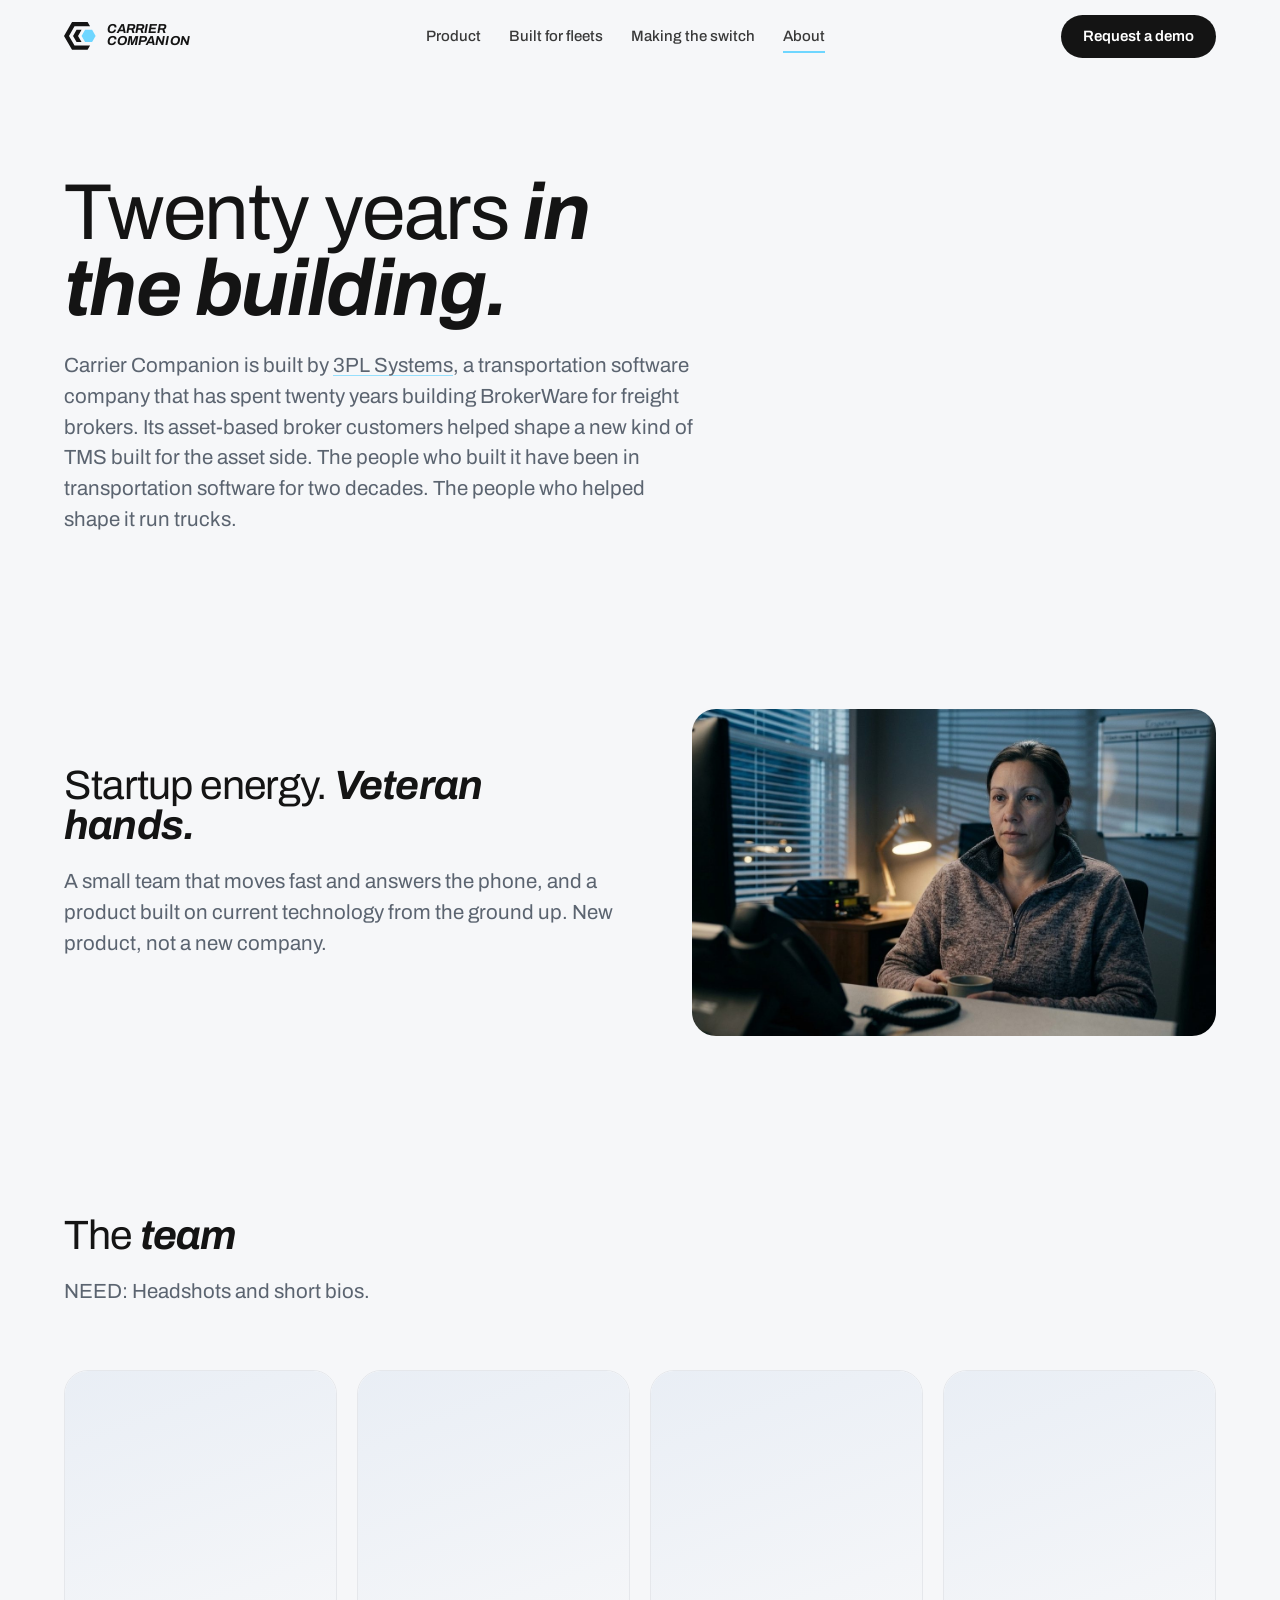
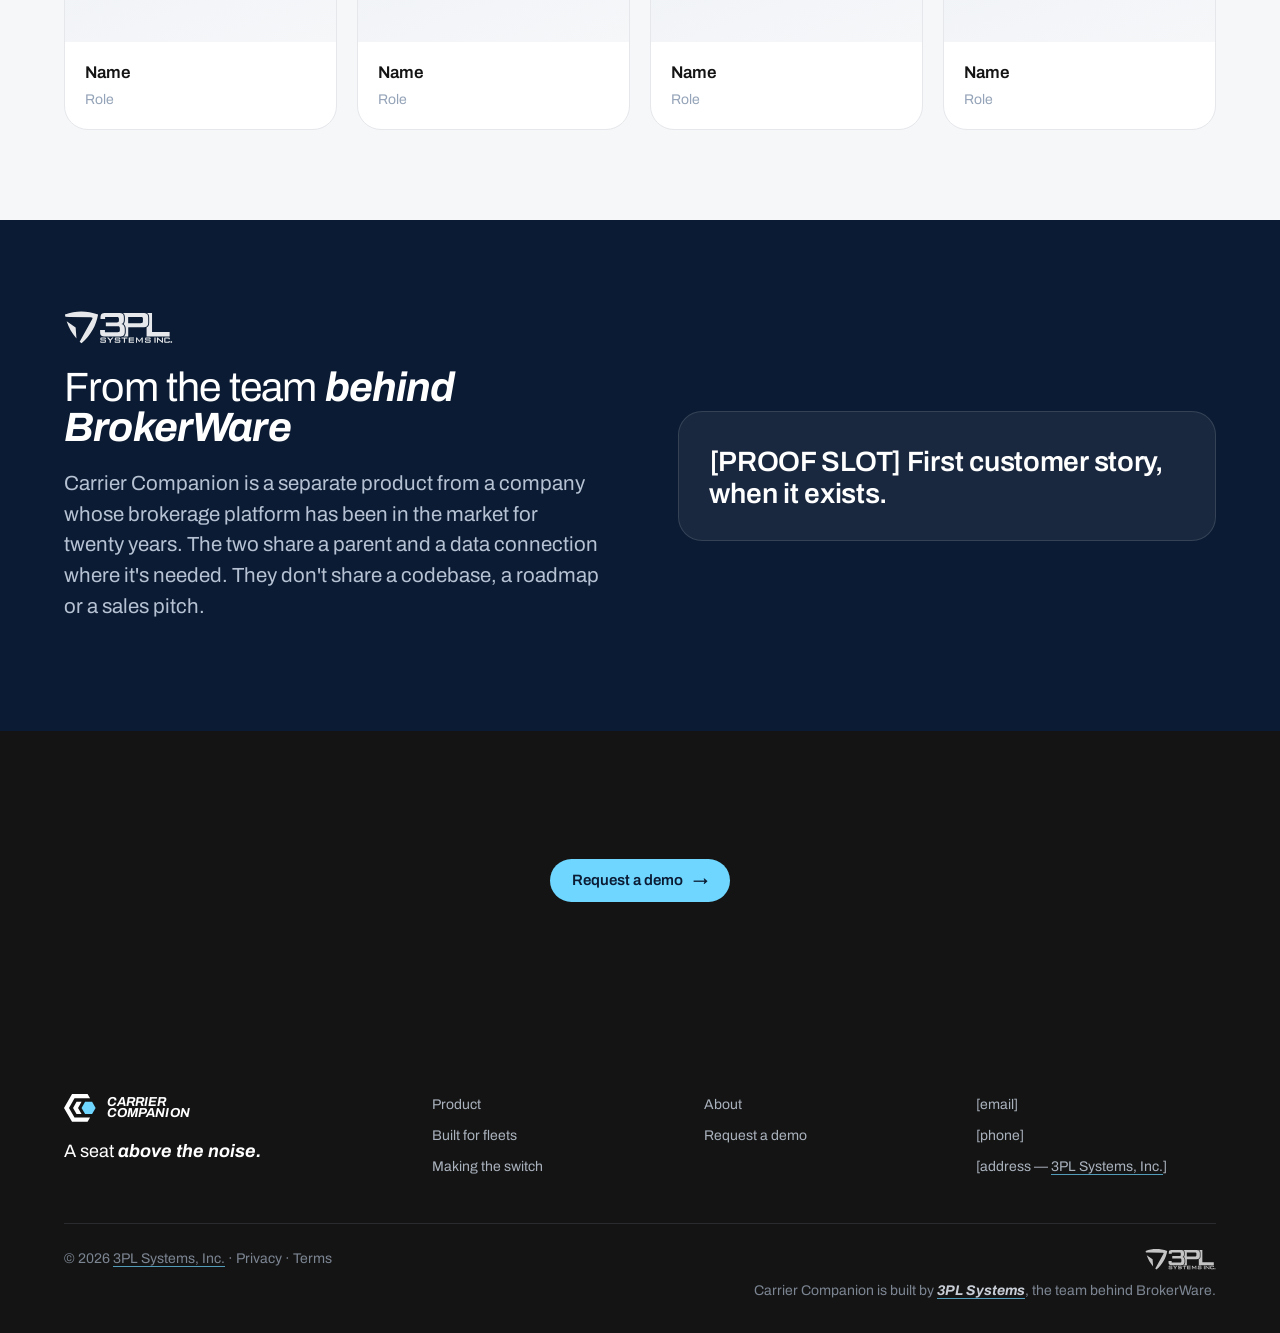
==== commit 464f9122: "Link every 3PL Systems mention and logo to 3plsystems.com Co-Authored-By: Claude Fable 5.1 <noreply@" ====
--- a/about.html
+++ b/about.html
@@ -32,7 +32,7 @@
 <section class="page-hero">
   <div class="container">
 <h1>Twenty years <em>in the building.</em></h1>
-    <p class="lede">Carrier Companion is built by 3PL Systems, a transportation software company that has spent twenty years building BrokerWare for freight brokers. Its asset-based broker customers helped shape a new kind of TMS built for the asset side. The people who built it have been in transportation software for two decades. The people who helped shape it run trucks.</p>
+    <p class="lede">Carrier Companion is built by <a class="ext" href="https://3plsystems.com/" rel="noopener">3PL Systems</a>, a transportation software company that has spent twenty years building BrokerWare for freight brokers. Its asset-based broker customers helped shape a new kind of TMS built for the asset side. The people who built it have been in transportation software for two decades. The people who helped shape it run trucks.</p>
   </div>
 </section>
 <section class="section-tight"><div class="container split reveal">
@@ -49,7 +49,7 @@
   </div>
 </div></section>
 <section class="section-tight navy"><div class="container lineage reveal">
-  <div><img class="lineage-logo lg" src="assets/3pl-systems-white.svg" alt="3PL Systems"><h2 style="font-size:clamp(28px,3.2vw,44px)">From the team <em>behind BrokerWare</em></h2><p class="lede" style="margin-top:20px">Carrier Companion is a separate product from a company whose brokerage platform has been in the market for twenty years. The two share a parent and a data connection where it's needed. They don't share a codebase, a roadmap or a sales pitch.</p></div>
+  <div><a href="https://3plsystems.com/" rel="noopener" aria-label="3PL Systems"><img class="lineage-logo lg" src="assets/3pl-systems-white.svg" alt="3PL Systems"></a><h2 style="font-size:clamp(28px,3.2vw,44px)">From the team <em>behind BrokerWare</em></h2><p class="lede" style="margin-top:20px">Carrier Companion is a separate product from a company whose brokerage platform has been in the market for twenty years. The two share a parent and a data connection where it's needed. They don't share a codebase, a roadmap or a sales pitch.</p></div>
   <div class="card" style="background:rgba(255,255,255,.06);border-color:rgba(255,255,255,.12)">
 <h3 style="color:#fff">[PROOF SLOT] First customer story, when it exists.</h3></div>
 </div></section>
@@ -74,12 +74,12 @@
         <ul><li><a href="about">About</a></li><li><a href="demo">Request a demo</a></li></ul>
       </div>
       <div>
-        <ul><li>[email]</li><li>[phone]</li><li>[address — 3PL Systems, Inc.]</li></ul>
+        <ul><li>[email]</li><li>[phone]</li><li>[address — <a class="ext" href="https://3plsystems.com/" rel="noopener">3PL Systems, Inc.</a>]</li></ul>
       </div>
     </div>
     <div class="footer-bottom">
-      <div>© 2026 3PL Systems, Inc. · <a href="#">Privacy</a> · <a href="#">Terms</a></div>
-      <div class="hallmark"><img class="lineage-logo" src="assets/3pl-systems-white.svg" alt="3PL Systems">Carrier Companion is built by <b>3PL Systems</b>, the team behind BrokerWare.</div>
+      <div>© 2026 <a class="ext" href="https://3plsystems.com/" rel="noopener">3PL Systems, Inc.</a> · <a href="#">Privacy</a> · <a href="#">Terms</a></div>
+      <div class="hallmark"><a href="https://3plsystems.com/" rel="noopener" aria-label="3PL Systems"><img class="lineage-logo" src="assets/3pl-systems-white.svg" alt="3PL Systems"></a>Carrier Companion is built by <b><a class="ext" href="https://3plsystems.com/" rel="noopener">3PL Systems</a></b>, the team behind BrokerWare.</div>
     </div>
   </div>
 </footer>
--- a/css/site.css
+++ b/css/site.css
@@ -47,6 +47,8 @@
 .dark .btn-ghost:hover,.navy .btn-ghost:hover{box-shadow:inset 0 0 0 2px var(--sky);color:var(--sky)}
 .btn .arrow{transition:transform .2s ease}
 .btn:hover .arrow{transform:translateX(3px)}
+a.ext{color:inherit;text-decoration:underline;text-decoration-color:rgba(110,214,255,.7);text-decoration-thickness:1px;text-underline-offset:3px;transition:color .2s ease}
+a.ext:hover{color:var(--sky-deep)}
 .link{font-weight:600;color:var(--ink);display:inline-flex;align-items:center;gap:8px}
 .link:hover{color:var(--sky-deep)}
 .link:hover .arrow{transform:translateX(3px)}
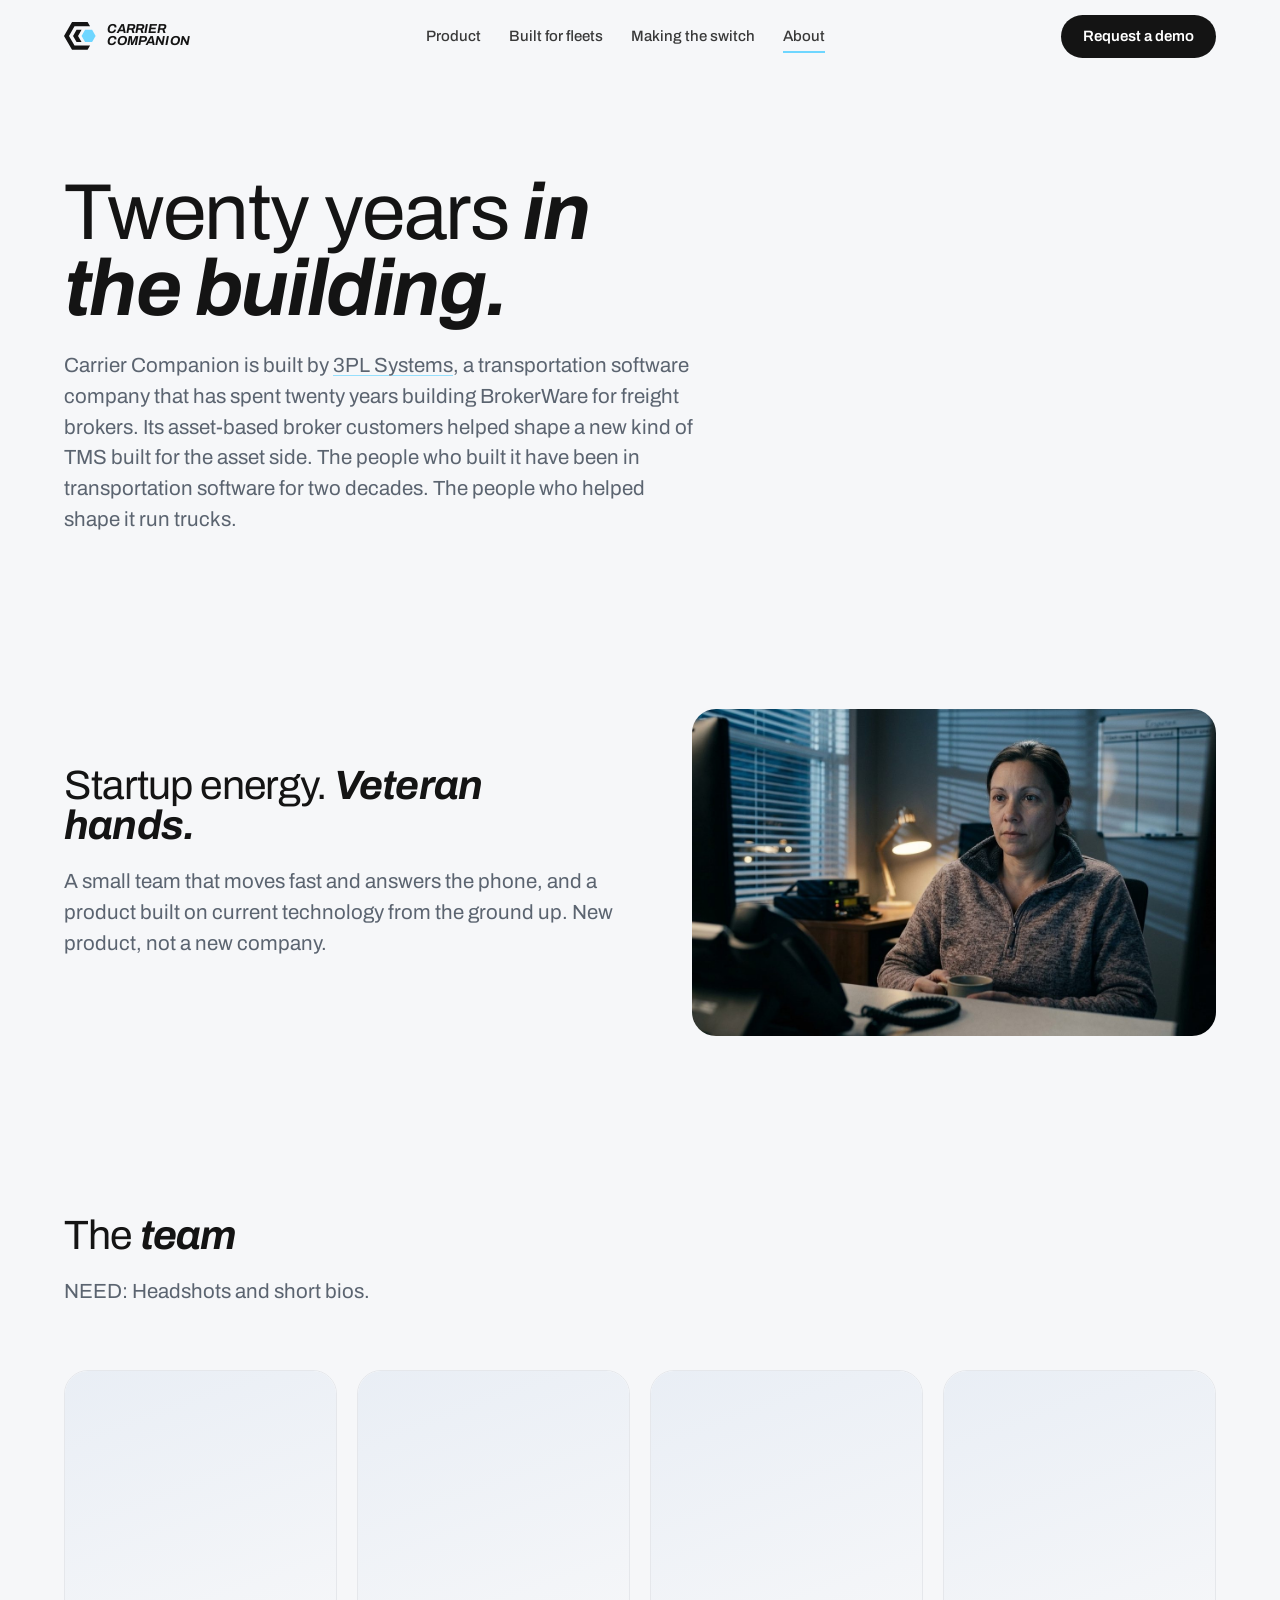
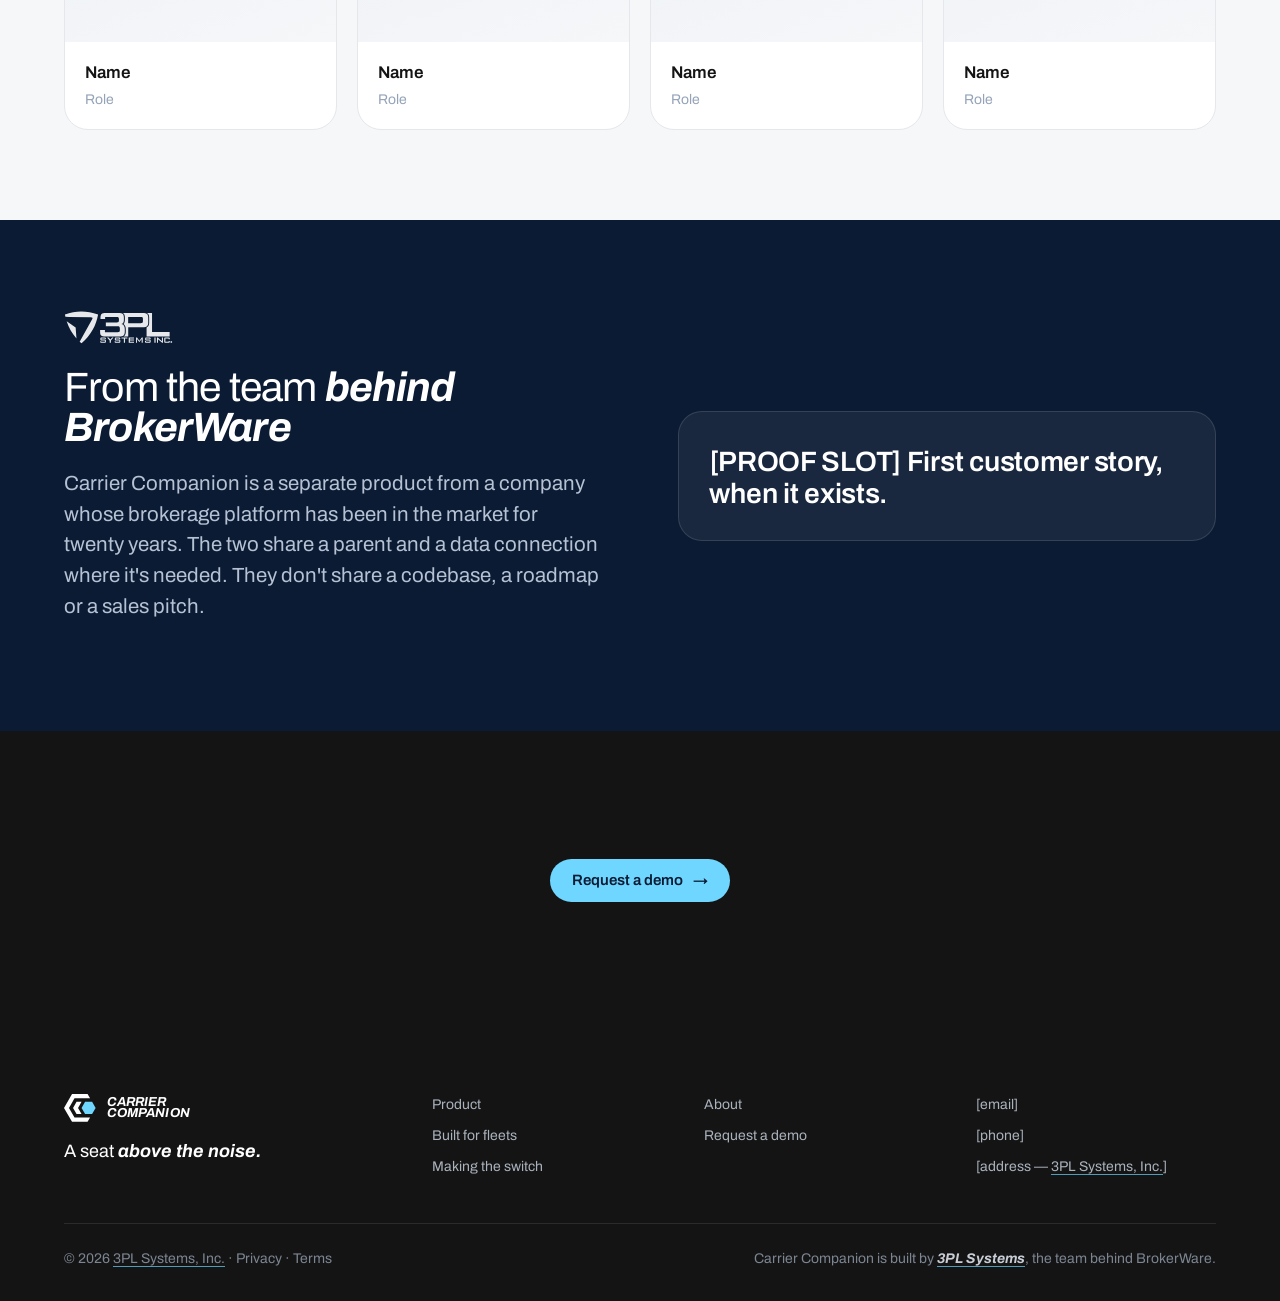
==== commit 46bbfada: "3PL logo in the Powered by stamp, not the footer Co-Authored-By: Claude Fable 5.1 <noreply@anthropic" ====
--- a/about.html
+++ b/about.html
@@ -79,7 +79,7 @@
     </div>
     <div class="footer-bottom">
       <div>© 2026 <a class="ext" href="https://3plsystems.com/" rel="noopener">3PL Systems, Inc.</a> · <a href="#">Privacy</a> · <a href="#">Terms</a></div>
-      <div class="hallmark"><a href="https://3plsystems.com/" rel="noopener" aria-label="3PL Systems"><img class="lineage-logo" src="assets/3pl-systems-white.svg" alt="3PL Systems"></a>Carrier Companion is built by <b><a class="ext" href="https://3plsystems.com/" rel="noopener">3PL Systems</a></b>, the team behind BrokerWare.</div>
+      <div class="hallmark">Carrier Companion is built by <b><a class="ext" href="https://3plsystems.com/" rel="noopener">3PL Systems</a></b>, the team behind BrokerWare.</div>
     </div>
   </div>
 </footer>
--- a/css/site.css
+++ b/css/site.css
@@ -193,6 +193,8 @@
 @media (max-width:900px){.lineage{grid-template-columns:1fr}}
 .stamp{display:inline-flex;align-items:center;gap:10px;padding:10px 16px;border-radius:999px;border:1px solid rgba(255,255,255,.18);font-size:12px;letter-spacing:.12em;text-transform:uppercase;font-weight:600;color:#c9d3e2}
 .stamp b{color:var(--white);font-style:italic}
+.stamp-logo{display:block;height:20px;width:auto;opacity:.95;transition:opacity .2s ease}
+.stamp a:hover .stamp-logo{opacity:.7}
 
 /* Footer */
 .footer{background:var(--ink);color:#aab2bd;padding:64px 0 32px;font-size:14px}
@@ -208,7 +210,7 @@
 .footer-bottom{display:flex;justify-content:space-between;gap:16px;flex-wrap:wrap;padding-top:24px;color:#7c8592}
 .footer-bottom .hallmark b{color:#c9ced6;font-style:italic}
 .footer-bottom .hallmark{text-align:right}
-.lineage-logo{display:block;height:22px;width:auto;opacity:.75;margin:0 0 10px auto}
+.lineage-logo{display:block;height:22px;width:auto;opacity:.75;margin:0 0 10px 0}
 .lineage-logo.lg{height:34px;margin:0 0 24px 0;opacity:.9}
 @media (max-width:800px){.footer-bottom .hallmark{text-align:left}.lineage-logo{margin-left:0}}
 
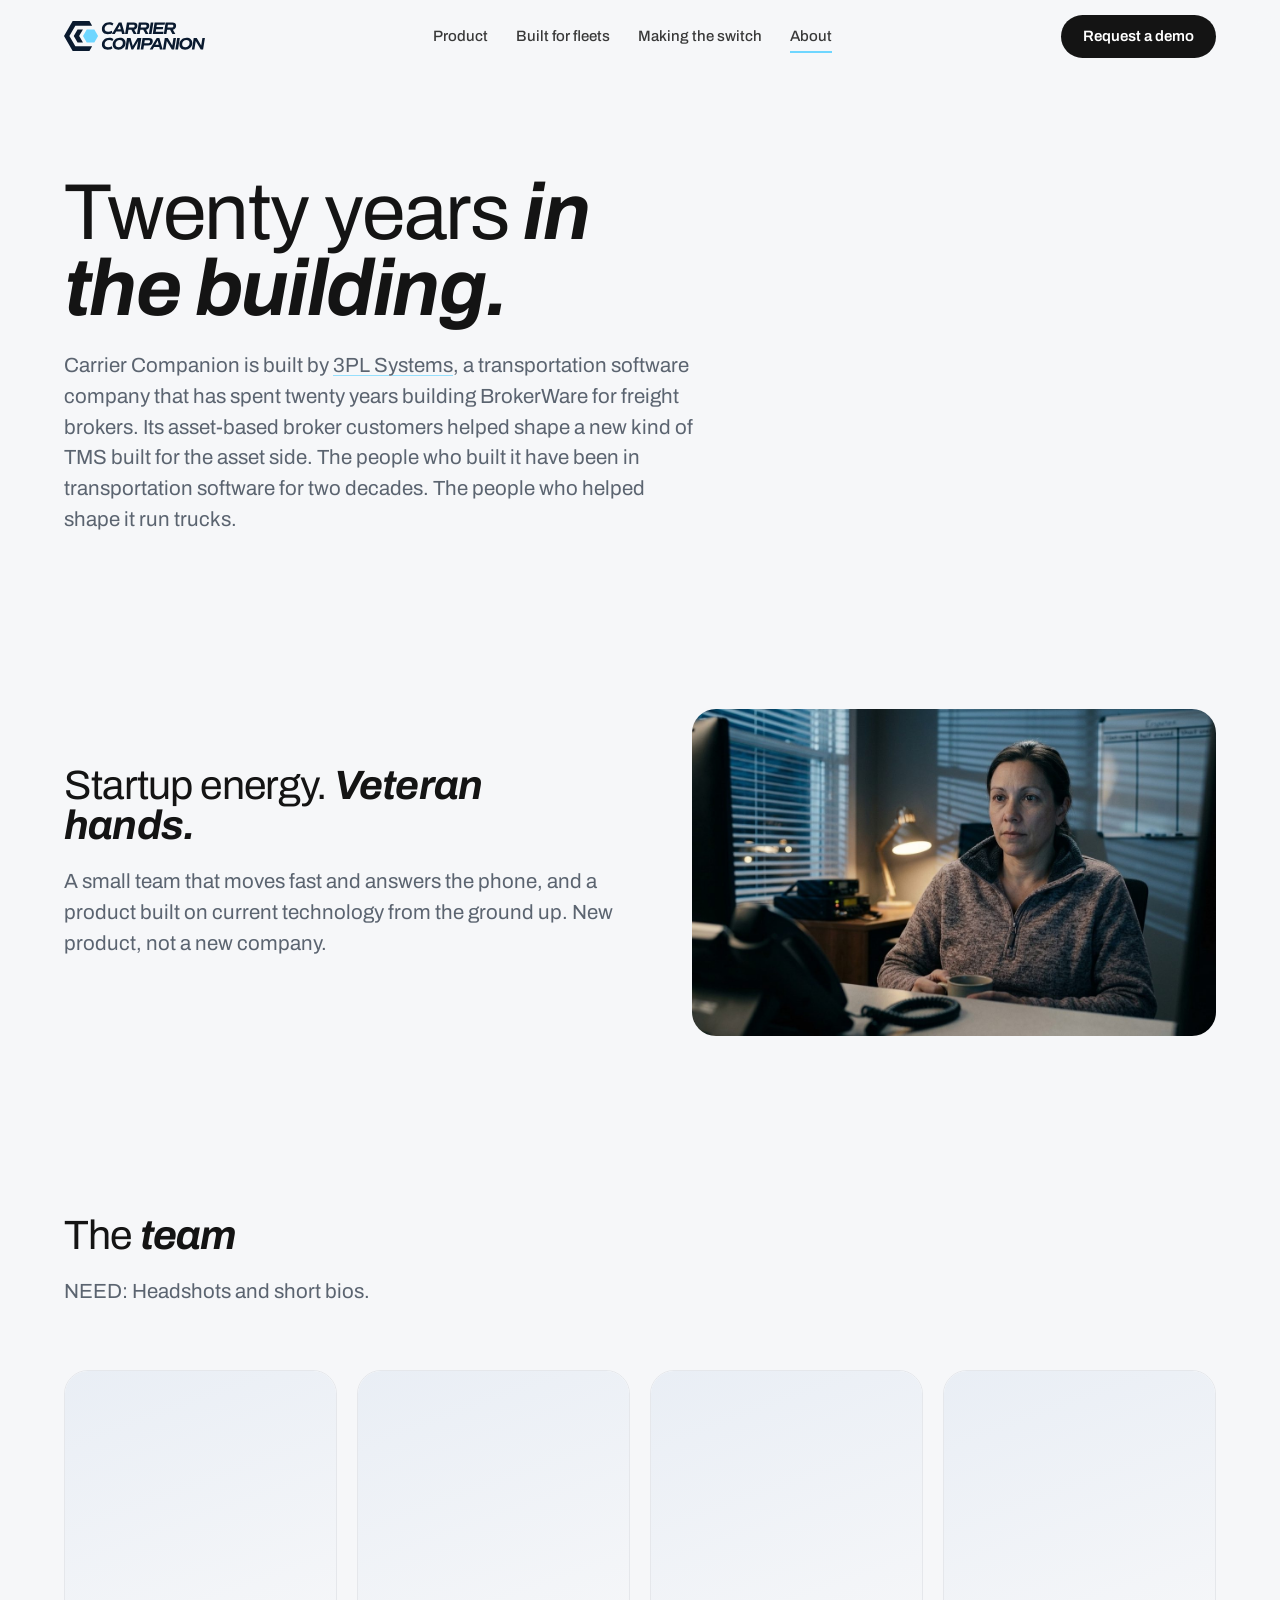
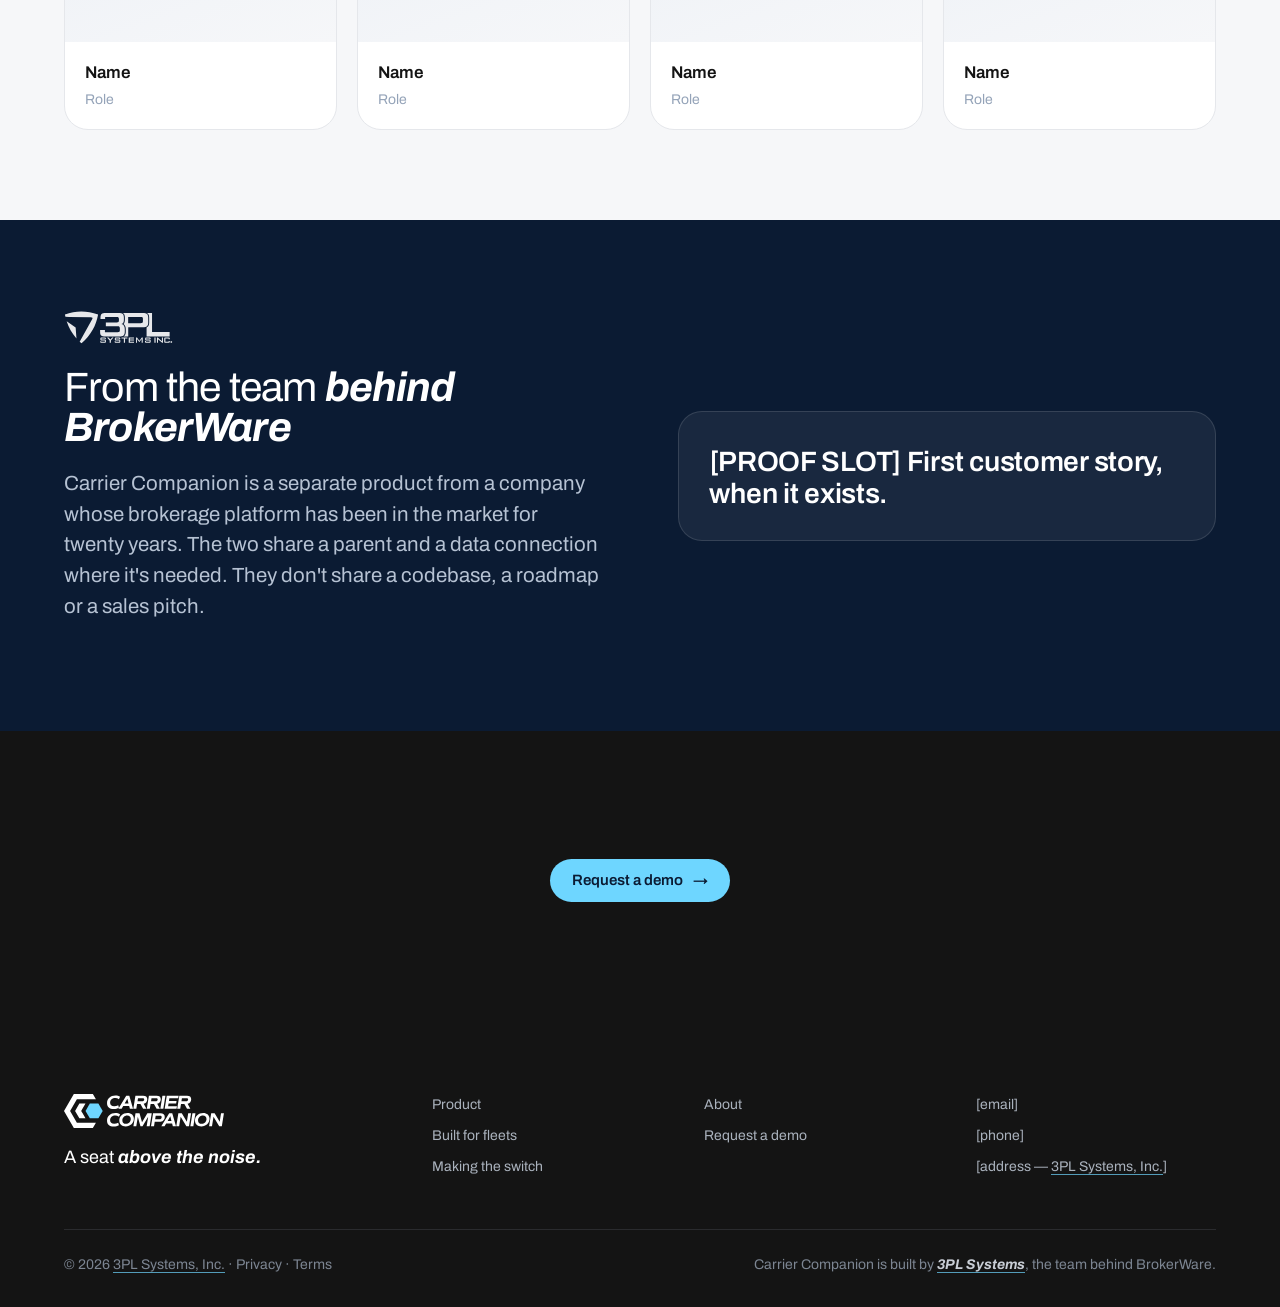
==== commit 0d68d213: "Use the official Carrier Companion lockups (light in nav, dark in footer) Co-Authored-By: Claude Fab" ====
--- a/about.html
+++ b/about.html
@@ -14,7 +14,7 @@
 <body>
 <header class="nav">
   <div class="container nav-inner">
-    <a class="brand" href="./" aria-label="Carrier Companion home"><svg class="mark" viewBox="0 0 28 24" fill="none" xmlns="http://www.w3.org/2000/svg" aria-hidden="true"><path d="M22.3516 20.1345H9.02244L4.2805 11.9224L9.02244 3.70652H22.3516L20.2133 0H6.88406L0 11.9224L6.88406 23.841H20.2133L22.3516 20.1345Z" fill="currentColor"/><path d="M18.0852 6.71826L15.084 11.9216L18.0852 17.1213H24.0914L27.0964 11.9216L24.0914 6.71826H18.0852Z" fill="#6ED6FF"/><path d="M12.9176 13.4147H12.9026L12.0398 11.9216L12.9026 10.4248H12.9176L15.056 6.71826H10.7643L7.75928 11.9216L10.7643 17.1213H15.056L12.9176 13.4147Z" fill="currentColor"/></svg><span class="wordmark">Carrier<br>Companion</span></a>
+    <a class="brand" href="./" aria-label="Carrier Companion home"><img src="assets/logo-light.svg" alt="Carrier Companion"></a>
     <nav class="nav-links" aria-label="Primary">
       <a href="product">Product</a>
       <a href="built-for-fleets">Built for fleets</a>
@@ -64,7 +64,7 @@
   <div class="container">
     <div class="footer-grid">
       <div>
-        <a class="brand" href="./" aria-label="Carrier Companion home"><svg class="mark" viewBox="0 0 28 24" fill="none" xmlns="http://www.w3.org/2000/svg" aria-hidden="true"><path d="M22.3516 20.1345H9.02244L4.2805 11.9224L9.02244 3.70652H22.3516L20.2133 0H6.88406L0 11.9224L6.88406 23.841H20.2133L22.3516 20.1345Z" fill="currentColor"/><path d="M18.0852 6.71826L15.084 11.9216L18.0852 17.1213H24.0914L27.0964 11.9216L24.0914 6.71826H18.0852Z" fill="#6ED6FF"/><path d="M12.9176 13.4147H12.9026L12.0398 11.9216L12.9026 10.4248H12.9176L15.056 6.71826H10.7643L7.75928 11.9216L10.7643 17.1213H15.056L12.9176 13.4147Z" fill="currentColor"/></svg><span class="wordmark">Carrier<br>Companion</span></a>
+        <a class="brand" href="./" aria-label="Carrier Companion home"><img src="assets/logo-dark.svg" alt="Carrier Companion"></a>
         <p class="tag">A seat <em>above the noise.</em></p>
       </div>
       <div>
--- a/css/site.css
+++ b/css/site.css
@@ -59,9 +59,9 @@
 .nav{position:sticky;top:0;z-index:50;backdrop-filter:saturate(180%) blur(14px);-webkit-backdrop-filter:saturate(180%) blur(14px);background:rgba(246,247,249,.75);border-bottom:1px solid transparent;transition:border-color .3s ease,background .3s ease}
 .nav.is-scrolled{border-bottom-color:var(--line)}
 .nav-inner{display:flex;align-items:center;justify-content:space-between;height:72px;gap:24px}
-.brand{display:flex;align-items:center;gap:10px;color:var(--ink)}
-.brand svg{height:28px;width:auto}
-.brand .wordmark{font-size:13px;font-weight:700;font-style:italic;line-height:.92;letter-spacing:.01em;text-transform:uppercase}
+.brand{display:flex;align-items:center;color:var(--ink)}
+.brand img{height:30px;width:auto;display:block}
+.footer .brand img{height:34px}
 .nav-links{display:flex;gap:28px;align-items:center;font-size:15px;font-weight:500;color:var(--text)}
 .nav-links a{position:relative;padding:6px 0}
 .nav-links a::after{content:"";position:absolute;left:0;right:0;bottom:0;height:2px;background:var(--sky);transform:scaleX(0);transform-origin:left;transition:transform .25s ease}
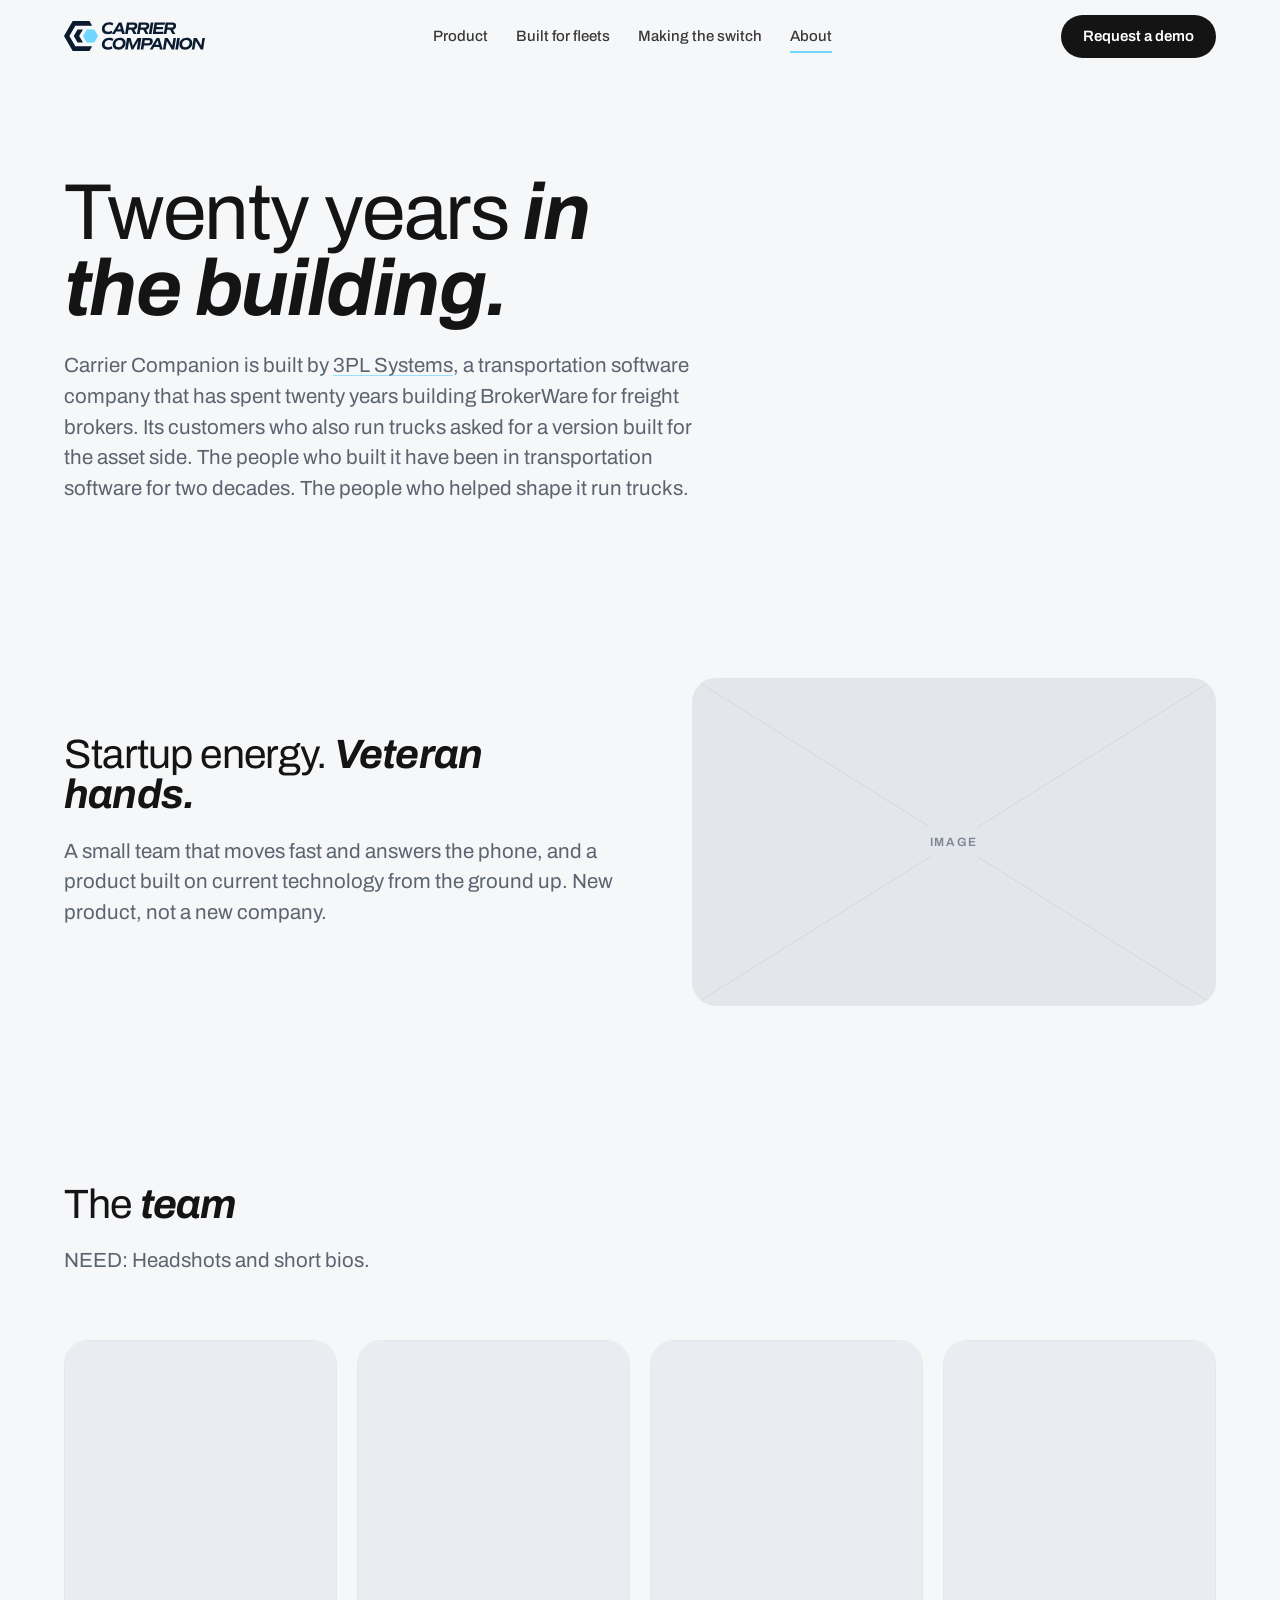
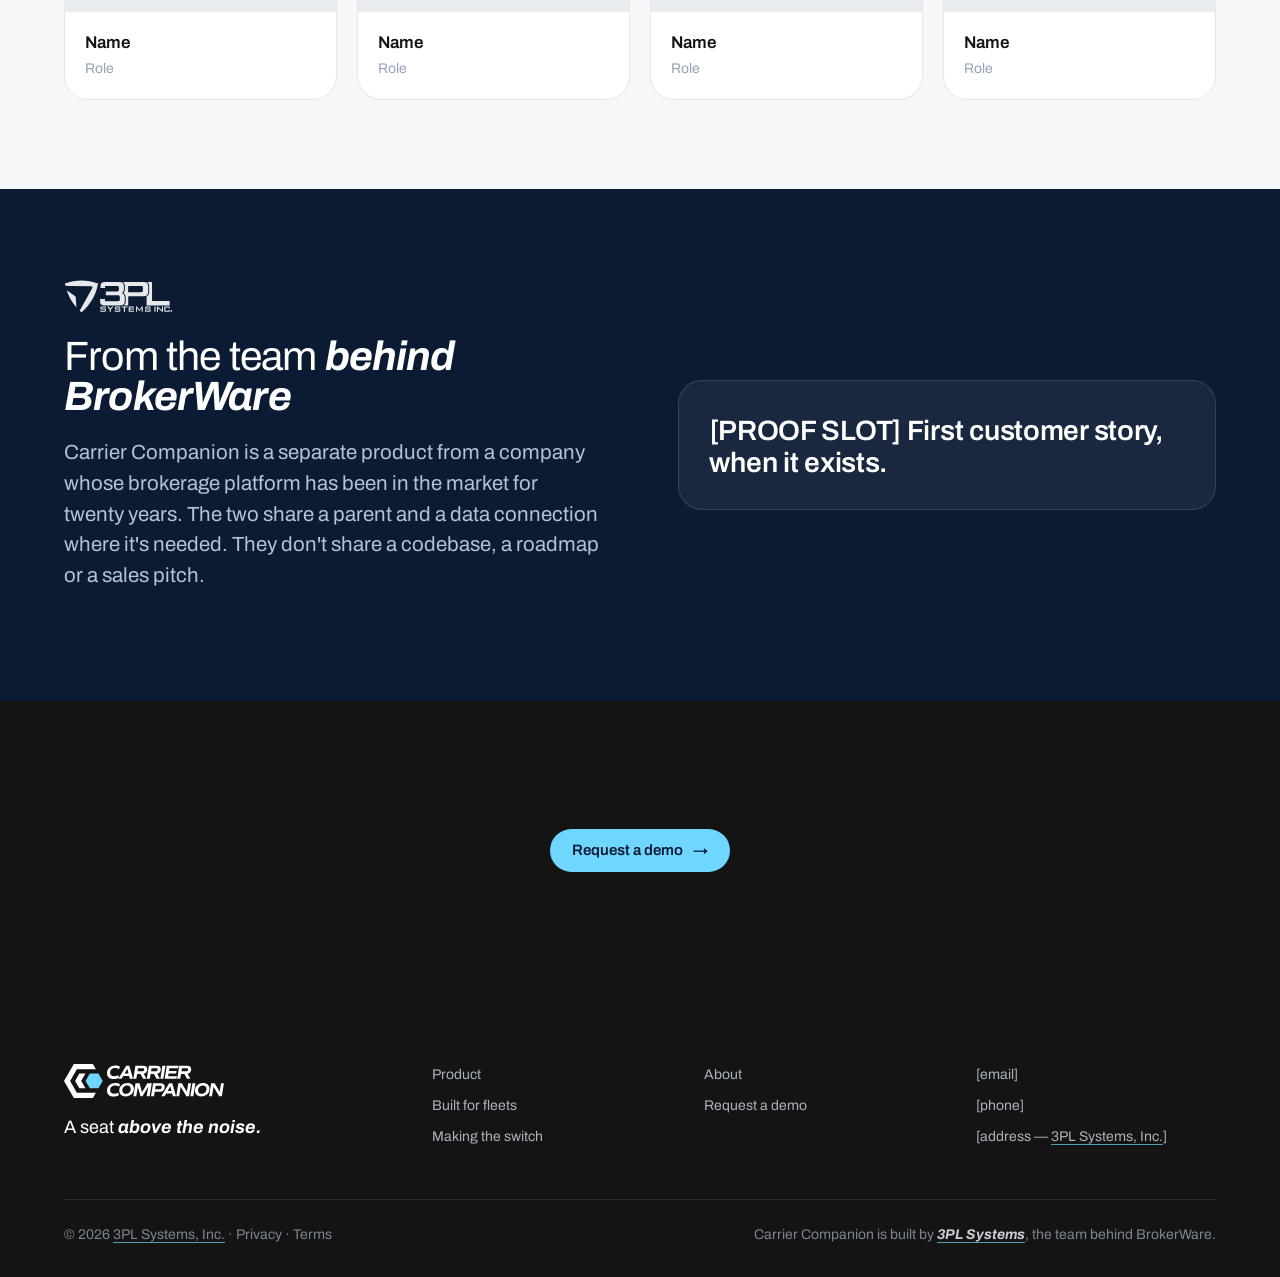
==== commit d39301d7: "Update copy from Website Copy doc; swap imagery for basic placeholders - New copy on every page: rew" ====
--- a/about.html
+++ b/about.html
@@ -3,13 +3,13 @@
 <head>
 <meta charset="utf-8">
 <meta name="viewport" content="width=device-width,initial-scale=1">
-<title>About — Carrier Companion</title>
-<meta name="description" content="Twenty years in the building. Carrier Companion is built by 3PL Systems, the team behind BrokerWare.">
+<title>About - Carrier Companion</title>
+<meta name="description" content="A new product from 3PL Systems, twenty years into building transportation software, shaped by customers who run trucks.">
 <link rel="icon" href="assets/mark.svg" type="image/svg+xml">
 <link rel="preconnect" href="https://fonts.googleapis.com"><link rel="preconnect" href="https://fonts.gstatic.com" crossorigin>
 <link href="https://fonts.googleapis.com/css2?family=Archivo:ital,wght@0,400;0,500;0,600;0,700;1,600;1,700&display=swap" rel="stylesheet">
 <link rel="stylesheet" href="css/site.css">
-<meta property="og:title" content="About — Carrier Companion"><meta property="og:description" content="Twenty years in the building. Carrier Companion is built by 3PL Systems, the team behind BrokerWare."><meta property="og:image" content="assets/img/hero-valley.jpg">
+<meta property="og:title" content="About - Carrier Companion"><meta property="og:description" content="A new product from 3PL Systems, twenty years into building transportation software, shaped by customers who run trucks.">
 </head>
 <body>
 <header class="nav">
@@ -19,7 +19,7 @@
       <a href="product">Product</a>
       <a href="built-for-fleets">Built for fleets</a>
       <a href="switch">Making the switch</a>
-      <a href="about">About</a>
+      <a href="about" aria-current="page">About</a>
     </nav>
     <div class="nav-cta">
       <a class="btn btn-primary" href="demo">Request a demo</a>
@@ -31,27 +31,26 @@
 
 <section class="page-hero">
   <div class="container">
-<h1>Twenty years <em>in the building.</em></h1>
-    <p class="lede">Carrier Companion is built by <a class="ext" href="https://3plsystems.com/" rel="noopener">3PL Systems</a>, a transportation software company that has spent twenty years building BrokerWare for freight brokers. Its asset-based broker customers helped shape a new kind of TMS built for the asset side. The people who built it have been in transportation software for two decades. The people who helped shape it run trucks.</p>
+    <h1>Twenty years <em>in the building.</em></h1>
+    <p class="lede">Carrier Companion is built by <a class="ext" href="https://3plsystems.com/" rel="noopener">3PL Systems</a>, a transportation software company that has spent twenty years building BrokerWare for freight brokers. Its customers who also run trucks asked for a version built for the asset side. The people who built it have been in transportation software for two decades. The people who helped shape it run trucks.</p>
   </div>
 </section>
 <section class="section-tight"><div class="container split reveal">
   <div><h2 style="font-size:clamp(28px,3.2vw,44px)">Startup energy. <em>Veteran hands.</em></h2><p class="lede" style="margin-top:20px">A small team that moves fast and answers the phone, and a product built on current technology from the ground up. New product, not a new company.</p></div>
-  <div class="media wide"><img src="assets/img/dispatcher.jpg" alt="A dispatch coordinator at her desk before dawn"></div>
+  <div class="media"><div class="ph" style="aspect-ratio:16/10"><span>Image</span></div></div>
 </div></section>
 <section class="section-tight"><div class="container">
   <div class="section-head reveal"><h2 style="font-size:clamp(28px,3.2vw,44px)">The <em>team</em></h2><p class="lede">NEED: Headshots and short bios.</p></div>
   <div class="team reveal">
-    <div class="person"><div class="ph"></div><div class="b"><b>Name</b><span>Role</span></div></div>
-    <div class="person"><div class="ph"></div><div class="b"><b>Name</b><span>Role</span></div></div>
-    <div class="person"><div class="ph"></div><div class="b"><b>Name</b><span>Role</span></div></div>
-    <div class="person"><div class="ph"></div><div class="b"><b>Name</b><span>Role</span></div></div>
+    <div class="person"><div class="ph-box"></div><div class="b"><b>Name</b><span>Role</span></div></div>
+    <div class="person"><div class="ph-box"></div><div class="b"><b>Name</b><span>Role</span></div></div>
+    <div class="person"><div class="ph-box"></div><div class="b"><b>Name</b><span>Role</span></div></div>
+    <div class="person"><div class="ph-box"></div><div class="b"><b>Name</b><span>Role</span></div></div>
   </div>
 </div></section>
 <section class="section-tight navy"><div class="container lineage reveal">
   <div><a href="https://3plsystems.com/" rel="noopener" aria-label="3PL Systems"><img class="lineage-logo lg" src="assets/3pl-systems-white.svg" alt="3PL Systems"></a><h2 style="font-size:clamp(28px,3.2vw,44px)">From the team <em>behind BrokerWare</em></h2><p class="lede" style="margin-top:20px">Carrier Companion is a separate product from a company whose brokerage platform has been in the market for twenty years. The two share a parent and a data connection where it's needed. They don't share a codebase, a roadmap or a sales pitch.</p></div>
-  <div class="card" style="background:rgba(255,255,255,.06);border-color:rgba(255,255,255,.12)">
-<h3 style="color:#fff">[PROOF SLOT] First customer story, when it exists.</h3></div>
+  <div class="card" style="background:rgba(255,255,255,.06);border-color:rgba(255,255,255,.12)"><h3 style="color:#fff">[PROOF SLOT] First customer story, when it exists.</h3></div>
 </div></section>
 <section class="band dark">
   <div class="container reveal">
--- a/css/site.css
+++ b/css/site.css
@@ -155,7 +155,7 @@
 @media (max-width:560px){.timeline{grid-template-columns:1fr}}
 .tick{position:relative;padding-top:28px;border-top:1px solid rgba(255,255,255,.14)}
 .tick::before{content:"";position:absolute;top:-5px;left:0;width:9px;height:9px;border-radius:50%;background:var(--sky);box-shadow:0 0 0 6px rgba(110,214,255,.14)}
-.tick .t{font-family:var(--font);font-variant-numeric:tabular-nums;font-size:13px;font-weight:600;letter-spacing:.12em;color:var(--sky);margin-bottom:12px}
+.tick .t{text-transform:uppercase;font-family:var(--font);font-variant-numeric:tabular-nums;font-size:13px;font-weight:600;letter-spacing:.12em;color:var(--sky);margin-bottom:12px}
 .tick p{font-size:17px;line-height:1.5;color:#c9ced6}
 .tick p b{color:var(--white);font-weight:600}
 
@@ -252,7 +252,30 @@
 .team{display:grid;grid-template-columns:repeat(4,1fr);gap:20px}
 @media (max-width:900px){.team{grid-template-columns:1fr 1fr}}
 .person{background:var(--white);border:1px solid var(--line);border-radius:var(--radius-lg);overflow:hidden}
-.person .ph{aspect-ratio:1/1;background:linear-gradient(160deg,#e9eef5,#f6f7f9)}
+.person .ph-box{aspect-ratio:1/1;background:#e9ecf1}
 .person .b{padding:18px 20px}
 .person .b b{display:block;color:var(--ink);font-weight:600}
 .person .b span{font-size:14px;color:var(--mute)}
+
+/* Placeholders (pre-launch: no final imagery yet) */
+.ph{position:relative;width:100%;border-radius:var(--radius-lg);background:#e3e7ec;overflow:hidden;display:grid;place-items:center}
+.ph::before,.ph::after{content:"";position:absolute;inset:0;background:linear-gradient(to top right,transparent calc(50% - .5px),rgba(20,20,20,.12) 50%,transparent calc(50% + .5px))}
+.ph::after{background:linear-gradient(to top left,transparent calc(50% - .5px),rgba(20,20,20,.12) 50%,transparent calc(50% + .5px))}
+.ph span{position:relative;z-index:1;font-size:12px;font-weight:600;letter-spacing:.14em;text-transform:uppercase;color:#7c8592;background:#e3e7ec;padding:6px 12px;border-radius:999px}
+.ph-dark{background:#24262a}
+.ph-dark::before{background:linear-gradient(to top right,transparent calc(50% - .5px),rgba(255,255,255,.1) 50%,transparent calc(50% + .5px))}
+.ph-dark::after{background:linear-gradient(to top left,transparent calc(50% - .5px),rgba(255,255,255,.1) 50%,transparent calc(50% + .5px))}
+.ph-dark span{background:#24262a;color:#8b939e}
+.hero-stage .bg .ph{border-radius:0}
+.glass .ph{background:#eef1f4}.glass .ph span{background:#eef1f4}
+
+/* Linked cards and tags */
+a.card{color:inherit;text-decoration:none}
+a.num{text-decoration:none;transition:background .2s ease,box-shadow .2s ease}
+a.num:hover{background:var(--sky);box-shadow:inset 0 0 0 1px var(--sky)}
+
+/* Switch: two paths */
+.paths{display:grid;grid-template-columns:1fr 1fr;gap:clamp(24px,5vw,72px)}
+.paths .lede{max-width:none;margin:0}
+.paths b{color:var(--ink);font-weight:600}
+@media (max-width:800px){.paths{grid-template-columns:1fr}}
